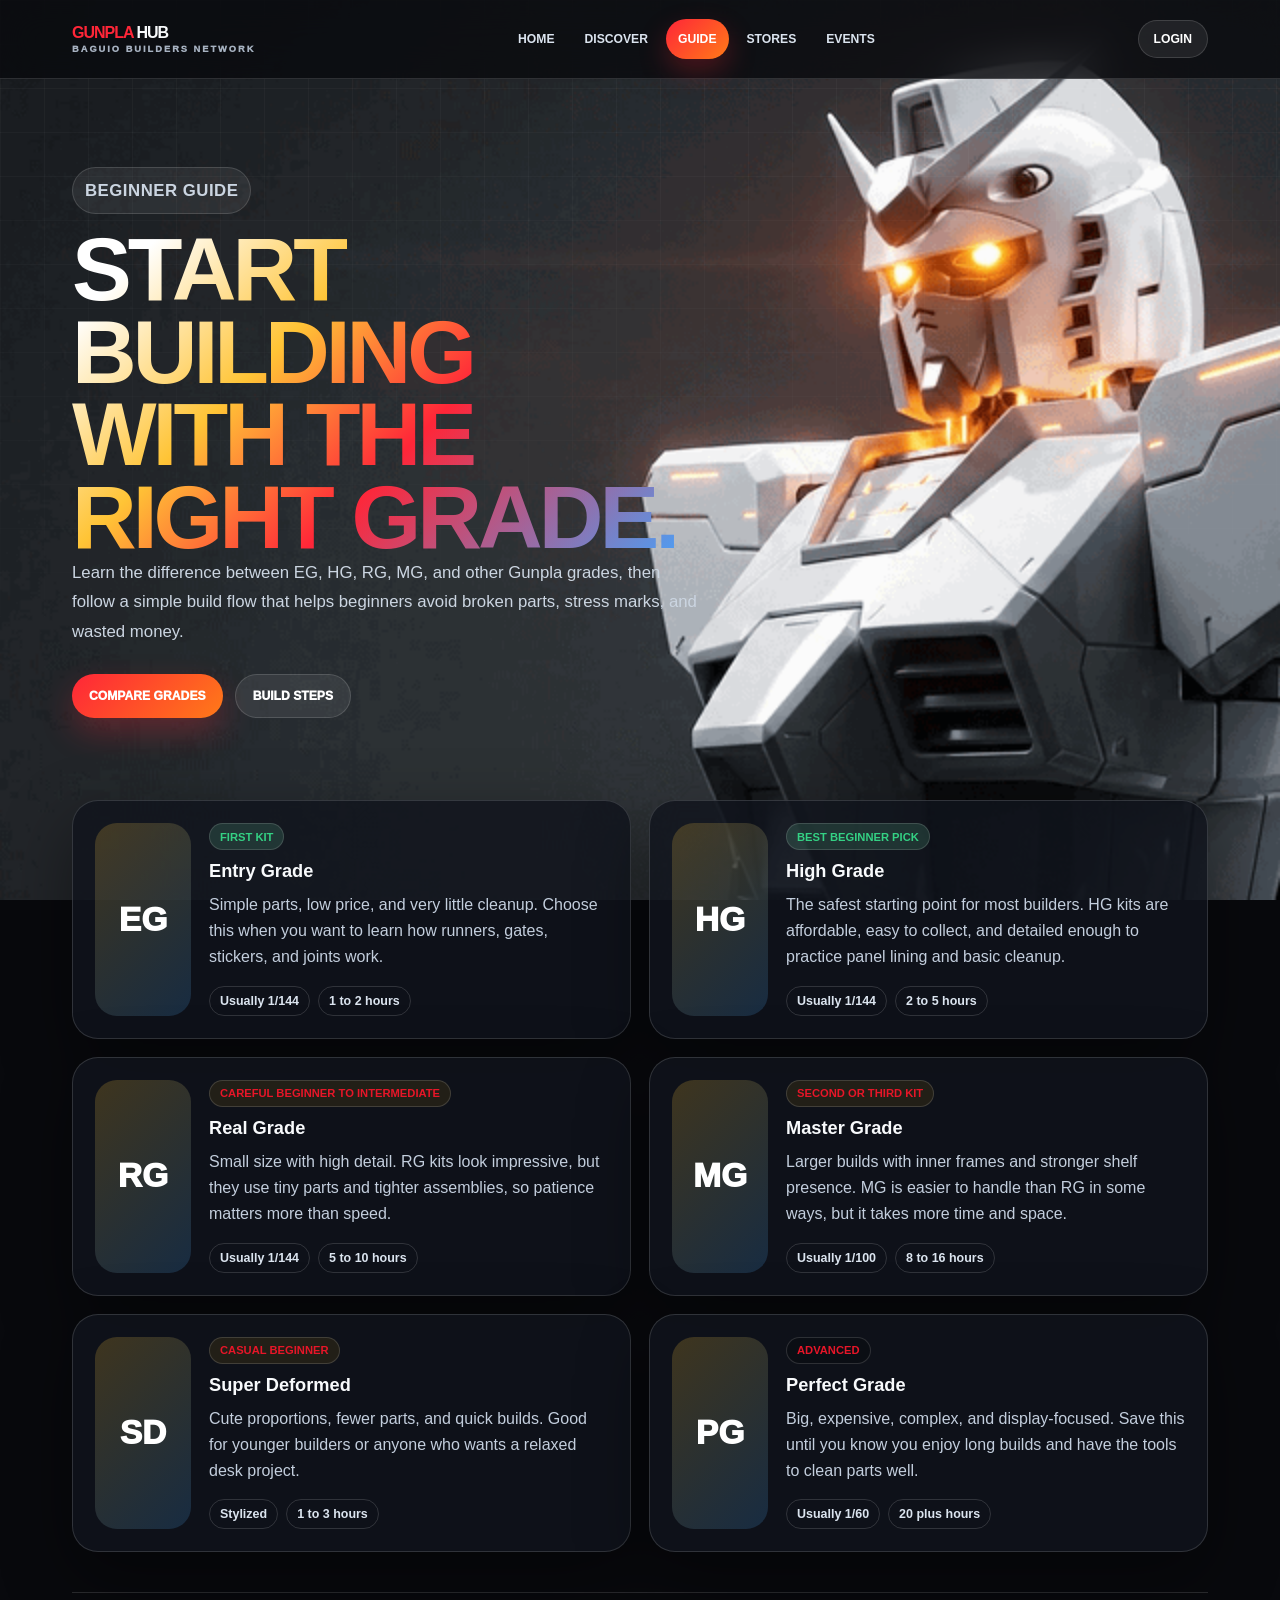
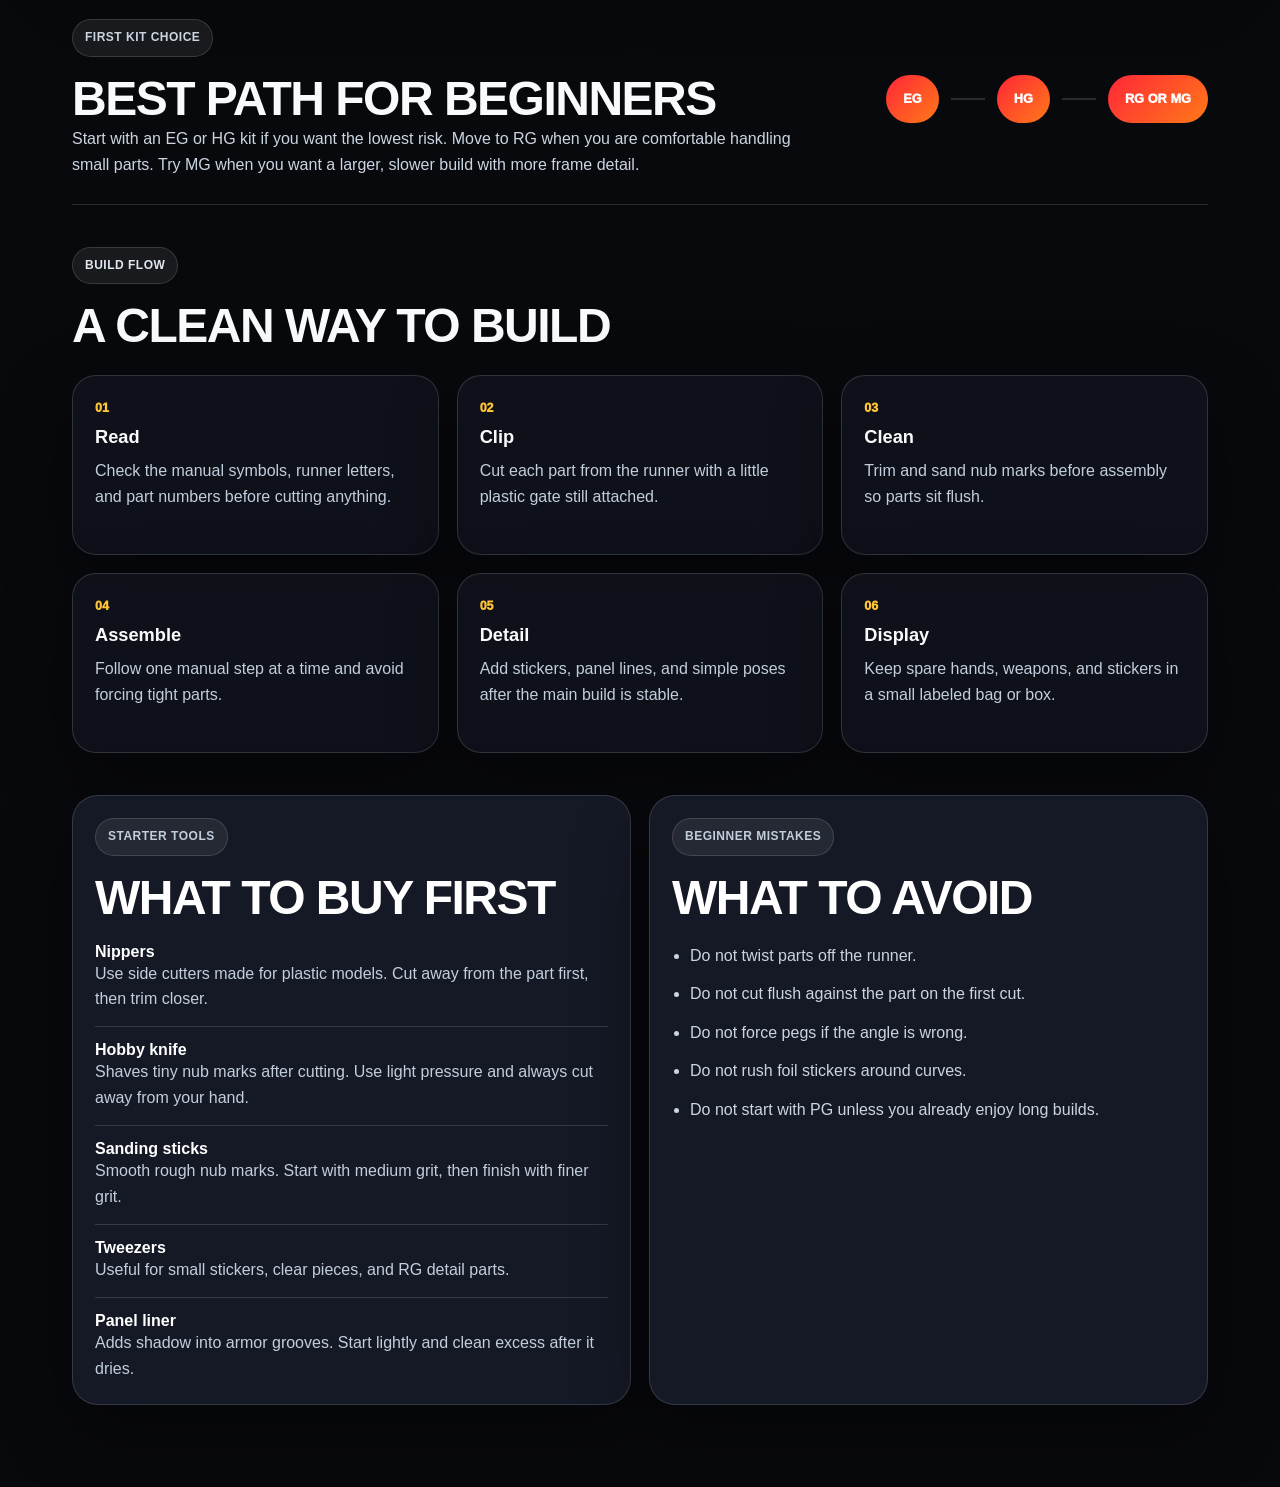
==== Frontend/html/beginner-guide.html @ c05a6f65 "updated" ====
<!DOCTYPE html>
<html lang="en">
<head>
  <meta charset="UTF-8" />
  <meta name="viewport" content="width=device-width, initial-scale=1.0" />
  <meta name="description" content="A Gunpla beginner guide for learning EG, HG, RG, MG, tools, build steps, and first-kit recommendations." />
  <title>Beginner Guide | Gunpla Hub</title>
  <link rel="stylesheet" href="../css/app.css" />
</head>
<body data-page="guide">
  <a class="skip-link" href="#mainContent">Skip to main content.</a>
  <div class="ambient-bg" aria-hidden="true"></div>
  <div id="app"></div>
  <script src="../js/data.js"></script>
  <script src="../js/app.js"></script>
</body>
</html>
---- Frontend/css/app.css ----
:root {
  color-scheme: dark;

  --bg: #08090d;
  --surface: rgba(16, 20, 29, 0.82);
  --surface-strong: rgba(22, 27, 39, 0.96);
  --card: rgba(255, 255, 255, 0.93);
  --text: #f8fafc;
  --ink: #101827;
  --muted: #a7b2c1;
  --line: rgba(255, 255, 255, 0.14);

  --red: #ff2638;
  --orange: #ff7a18;
  --blue: #42a5ff;
  --yellow: #ffc436;
  --green: #34d184;

  --shadow: 0 26px 70px rgba(0, 0, 0, 0.42);
  --max: 1180px;
}

* {
  box-sizing: border-box;
  margin: 0;
  padding: 0;
}

html {
  scroll-behavior: smooth;
}

body {
  min-height: 100vh;
  font-family: Arial, Helvetica, sans-serif;
  background: var(--bg);
  color: var(--text);
  overflow-x: hidden;
}

a {
  color: inherit;
  text-decoration: none;
}

button,
input,
select {
  font: inherit;
}

button {
  border: 0;
  cursor: pointer;
}

img {
  display: block;
  max-width: 100%;
}

.skip-link {
  position: fixed;
  top: -80px;
  left: 16px;
  z-index: 99;
  padding: 12px 16px;
  border-radius: 999px;
  background: var(--yellow);
  color: var(--ink);
  font-weight: 900;
}

.skip-link:focus {
  top: 16px;
}

.ambient-bg {
  position: fixed;
  inset: 0;
  z-index: -2;
  background: url("../images/background.gif") center / cover no-repeat fixed;
}

.ambient-bg::before {
  content: "";
  position: absolute;
  inset: 0;
  background:
    linear-gradient(rgba(255, 255, 255, 0.035) 1px, transparent 1px),
    linear-gradient(90deg, rgba(255, 255, 255, 0.035) 1px, transparent 1px);
  background-size: 44px 44px;
  mask-image: linear-gradient(to bottom, #000, transparent 82%);
}

.topbar {
  position: sticky;
  top: 0;
  z-index: 40;
  background: rgba(8, 9, 13, 0.78);
  backdrop-filter: blur(18px);
  border-bottom: 1px solid var(--line);
}

.nav-wrap {
  width: min(var(--max), 100%);
  min-height: 78px;
  margin: auto;
  padding: 0 22px;
  display: grid;
  grid-template-columns: auto 1fr auto;
  align-items: center;
  gap: 16px;
}

.brand {
  display: flex;
  flex-direction: column;
  gap: 2px;
  font-weight: 1000;
  white-space: nowrap;
  letter-spacing: -1px;
}

.brand span {
  color: var(--red);
}

.brand small {
  color: var(--muted);
  font-size: 0.58rem;
  letter-spacing: 2px;
  text-transform: uppercase;
}

.nav-links {
  display: flex;
  justify-content: center;
  align-items: center;
  gap: 6px;
}

.nav-links a {
  min-height: 40px;
  display: inline-flex;
  align-items: center;
  padding: 0 12px;
  border-radius: 999px;
  color: #dbe4ef;
  font-size: 0.76rem;
  font-weight: 900;
  text-transform: uppercase;
  transition: 0.22s;
}

.nav-links a:hover,
.nav-links a.active {
  color: white;
  background: linear-gradient(135deg, var(--red), var(--orange));
  box-shadow: 0 12px 28px rgba(255, 38, 56, 0.26);
}

.menu-btn {
  display: none;
  width: 44px;
  height: 44px;
  border-radius: 14px;
  color: white;
  background: rgba(255, 255, 255, 0.08);
  font-size: 1.2rem;
}

.login-chip {
  padding: 11px 15px;
  border: 1px solid var(--line);
  border-radius: 999px;
  background: rgba(255, 255, 255, 0.08);
  color: white;
  font-weight: 900;
  font-size: 0.76rem;
  text-transform: uppercase;
}

.container {
  width: min(var(--max), 100%);
  margin: 0 auto;
  padding: 42px 22px 82px;
}

.kicker {
  display: inline-flex;
  width: fit-content;
  margin-bottom: 14px;
  padding: 8px 12px;
  border: 1px solid var(--line);
  border-radius: 999px;
  background: rgba(255, 255, 255, 0.07);
  color: #dfe7f1;
  font-size: 0.75rem;
  font-weight: 900;
  text-transform: uppercase;
  letter-spacing: 0.5px;
}

.hero {
  grid-template-columns: minmax(0, 0.85fr) minmax(420px, 1.15fr);
  gap: 34px;
  align-items: center;
  padding: 48px 0 34px;
}

.hero h1,
.page-head h1 {
  max-width: 820px;
  font-size: clamp(2.7rem, 7vw, 6.2rem);
  line-height: 0.9;
  letter-spacing: -4px;
  text-transform: uppercase;
  background: linear-gradient(
    135deg,
    #fff 12%,
    var(--yellow) 34%,
    var(--red) 62%,
    var(--blue)
  );
  -webkit-background-clip: text;
  background-clip: text;
  color: transparent;
}

.hero-text,
.page-head p {
  max-width: 760px;
  color: #cbd5e1;
  font-size: 1.05rem;
  line-height: 1.75;
}

.hero-actions {
  display: flex;
  flex-wrap: wrap;
  gap: 12px;
  margin-top: 28px;
}

.hero-visual {
  min-height: 560px;
  overflow: visible;
}

.hero-visual-clean {
  padding: 0;
}

.hero-visual .hero-mecha-img {
  width: min(125%, 820px);
  max-width: none;
  height: auto;
  object-fit: contain;
  background: transparent;
  filter: drop-shadow(0 34px 60px rgba(0, 0, 0, 0.56));
}

.primary-btn,
.ghost-btn {
  min-height: 44px;
  display: inline-flex;
  align-items: center;
  justify-content: center;
  gap: 8px;
  padding: 0 17px;
  border-radius: 999px;
  font-size: 0.76rem;
  font-weight: 1000;
  text-transform: uppercase;
  transition: 0.22s;
}

.primary-btn {
  color: white;
  background: linear-gradient(135deg, var(--red), var(--orange));
  box-shadow: 0 14px 32px rgba(255, 38, 56, 0.28);
}

.ghost-btn {
  color: white;
  background: rgba(255, 255, 255, 0.08);
  border: 1px solid var(--line);
}

.primary-btn:hover,
.ghost-btn:hover {
  transform: translateY(-2px);
}

button:disabled {
  opacity: 0.45;
  cursor: not-allowed;
  transform: none !important;
}

.feature-grid,
.product-grid,
.store-grid,
.reward-grid,
.metric-grid,
.analytics-grid {
  display: grid;
  gap: 18px;
}

.feature-grid {
  grid-template-columns: repeat(3, 1fr);
  margin: 34px 0;
}

.feature-grid article,
.info-card,
.metric-grid article {
  padding: 22px;
  border: 1px solid var(--line);
  border-radius: 26px;
  background: var(--surface);
  box-shadow: var(--shadow);
}

.feature-grid span {
  color: var(--red);
  font-size: 0.8rem;
  font-weight: 1000;
}

h2 {
  font-size: clamp(1.8rem, 4vw, 3rem);
  letter-spacing: -1.5px;
  text-transform: uppercase;
}

h3 {
  margin: 10px 0;
  font-size: 1.14rem;
}

p {
  line-height: 1.62;
}

.section-head {
  display: flex;
  justify-content: space-between;
  align-items: end;
  gap: 18px;
  margin: 42px 0 22px;
}

.product-grid {
  grid-template-columns: repeat(3, 1fr);
}

.product-card {
  overflow: hidden;
  border: 1px solid var(--line);
  border-radius: 28px;
  background: var(--surface);
  box-shadow: var(--shadow);
}

.product-art {
  height: 230px;
  display: grid;
  place-items: center;
  background:
    radial-gradient(circle at center, rgba(255, 255, 255, 0.16), transparent 36%),
    linear-gradient(135deg, #191e2a, #080a10);
}

.product-art img {
  height: 200px;
  object-fit: contain;
}

.product-body {
  padding: 18px;
}

.product-body p,
.info-card p {
  color: #c3cedd;
}

.view-receipt {
  background: #34d184;
  color: #ffffff;
  border: none;
}

.product-body strong {
  color: white;
  font-size: 1.25rem;
}

.guide-hero {
  display: grid;
  grid-template-columns: minmax(0, 0.95fr) minmax(320px, 0.72fr);
  gap: 34px;
  align-items: center;
  padding: 46px 0 18px;
}

.guide-hero h1 {
  max-width: 860px;
  font-size: clamp(2.7rem, 7vw, 5.8rem);
  line-height: 0.92;
  letter-spacing: -4px;
  text-transform: uppercase;
  background: linear-gradient(135deg, #fff 10%, var(--yellow) 34%, var(--red) 58%, var(--blue));
  -webkit-background-clip: text;
  background-clip: text;
  color: transparent;
}

.guide-hero p {
  max-width: 760px;
  color: #cbd5e1;
  font-size: 1.05rem;
  line-height: 1.75;
}

.guide-hero img {
  width: min(100%, 430px);
  justify-self: center;
  border-radius: 26px;
  box-shadow: var(--shadow);
}

.guide-grade-grid {
  display: grid;
  grid-template-columns: repeat(2, 1fr);
  gap: 18px;
}

.guide-grade-card {
  display: grid;
  grid-template-columns: 96px 1fr;
  gap: 18px;
  min-height: 220px;
  padding: 22px;
  border: 1px solid var(--line);
  border-radius: 26px;
  background: var(--surface);
  box-shadow: var(--shadow);
}

.guide-grade-code {
  min-height: 96px;
  display: grid;
  place-items: center;
  border-radius: 22px;
  background: linear-gradient(135deg, rgba(255, 196, 54, 0.2), rgba(66, 165, 255, 0.18));
  color: white;
  font-size: 2.1rem;
  font-weight: 1000;
}

.guide-grade-card p {
  color: #c3cedd;
}

.guide-meta {
  display: flex;
  flex-wrap: wrap;
  gap: 8px;
  margin-top: 16px;
}

.guide-meta span {
  min-height: 30px;
  display: inline-flex;
  align-items: center;
  padding: 0 10px;
  border: 1px solid var(--line);
  border-radius: 999px;
  color: #dbe4ef;
  font-size: 0.78rem;
  font-weight: 900;
}

.guide-pick {
  display: grid;
  grid-template-columns: 1fr auto;
  gap: 24px;
  align-items: center;
  margin: 40px 0 6px;
  padding: 26px 0;
  border-top: 1px solid var(--line);
  border-bottom: 1px solid var(--line);
}

.guide-pick p {
  max-width: 760px;
  color: #cbd5e1;
}

.guide-path {
  display: flex;
  align-items: center;
  gap: 12px;
  flex-wrap: wrap;
  justify-content: flex-end;
}

.guide-path span {
  min-height: 48px;
  display: inline-flex;
  align-items: center;
  padding: 0 17px;
  border-radius: 999px;
  background: linear-gradient(135deg, var(--red), var(--orange));
  color: white;
  font-size: 0.8rem;
  font-weight: 1000;
  text-transform: uppercase;
}

.guide-path i {
  width: 34px;
  height: 2px;
  background: var(--line);
}

.guide-step-list {
  display: grid;
  grid-template-columns: repeat(3, 1fr);
  gap: 18px;
}

.guide-step-list article {
  min-height: 180px;
  padding: 22px;
  border: 1px solid var(--line);
  border-radius: 24px;
  background: var(--surface);
  box-shadow: var(--shadow);
}

.guide-step-list span {
  color: var(--yellow);
  font-size: 0.78rem;
  font-weight: 1000;
}

.guide-step-list p {
  color: #c3cedd;
}

.guide-columns {
  display: grid;
  grid-template-columns: 1fr 1fr;
  gap: 18px;
  margin-top: 42px;
}

.guide-tool-list {
  display: grid;
  gap: 14px;
  margin-top: 18px;
}

.guide-tool-list div {
  padding-bottom: 14px;
  border-bottom: 1px solid var(--line);
}

.guide-tool-list div:last-child {
  padding-bottom: 0;
  border-bottom: 0;
}

.guide-tool-list b {
  color: white;
}

.guide-checklist {
  display: grid;
  gap: 13px;
  margin-top: 18px;
  padding-left: 18px;
  color: #cbd5e1;
  line-height: 1.6;
}

.card-row {
  display: flex;
  justify-content: space-between;
  align-items: center;
  gap: 10px;
  margin: 12px 0;
}

.wrap {
  flex-wrap: wrap;
  justify-content: start;
}

.pill {
  display: inline-flex;
  align-items: center;
  min-height: 27px;
  padding: 0 10px;
  border: 1px solid var(--line);
  border-radius: 999px;
  background: rgba(255, 255, 255, 0.09);
  color: #d41010;
  font-size: 0.7rem;
  font-weight: 900;
  text-transform: uppercase;
}

.pill.red {
  background: rgba(0, 0, 0, 0.16);
  color: #e71628;
}

.pill.green {
  background: rgba(114, 216, 167, 0.16);
  color: #34d184;
}

.pill.yellow {
  background: rgba(145, 108, 24, 0.16);
  color: #e71628;
}

.page-head {
  padding: 30px 0 16px;
}

.toolbar {
  display: grid;
  grid-template-columns: 1fr 180px 180px;
  gap: 12px;
  margin: 22px 0;
}

.toolbar.single {
  grid-template-columns: 1fr;
}

input,
select {
  height: 48px;
  border: 1px solid var(--line);
  border-radius: 16px;
  outline: none;
  padding: 0 15px;
  background: rgba(255, 255, 255, 0.09);
  color: var(--text);
}

option {
  color: var(--ink);
}

.store-grid,
.reward-grid,
.metric-grid {
  grid-template-columns: repeat(4, 1fr);
}

.info-card {
  color: white;
}

.info-card small {
  color: var(--muted);
}

.info-card.dark {
  background: var(--surface-strong);
}

.event-list,
.receipt-list,
.history-list {
  display: grid;
  gap: 16px;
}

.event-card,
.receipt-card {
  display: grid;
  grid-template-columns: auto 1fr auto;
  align-items: center;
  gap: 18px;
  padding: 18px;
  border-radius: 24px;
  background: var(--card);
  color: var(--ink);
  box-shadow: var(--shadow);
}

.event-card p,
.receipt-card p {
  color: #566274;
}

.date-chip,
.receipt-icon {
  width: 68px;
  height: 72px;
  display: grid;
  place-items: center;
  border-radius: 18px;
  background: linear-gradient(135deg, var(--red), var(--orange));
  color: rgb(104, 86, 86);
  font-weight: 1000;
}

.date-chip {
  align-content: center;
}

.date-chip b {
  font-size: 1.6rem;
  line-height: 1;
}

.date-chip span {
  font-size: 0.72rem;
  text-transform: uppercase;
}

.button-stack {
  display: flex;
  gap: 10px;
  flex-wrap: wrap;
  justify-content: end;
}

.empty {
  padding: 24px;
  border: 1px solid var(--line);
  border-radius: 22px;
  background: rgba(255, 255, 255, 0.08);
  color: var(--muted);
  text-align: center;
}

.scan-panel,
.wallet,
.auth-card {
  display: grid;
  grid-template-columns: 1fr 1fr;
  gap: 22px;
  align-items: center;
}

.scanner {
  min-height: 430px;
  position: relative;
  display: grid;
  place-items: center;
  overflow: hidden;
  border: 1px solid var(--line);
  border-radius: 32px;
  background: #07090f;
  box-shadow: var(--shadow);
}

.scan-line {
  position: absolute;
  left: 14%;
  right: 14%;
  height: 3px;
  background: linear-gradient(90deg, transparent, var(--green), transparent);
  animation: scan 2.4s infinite;
}

@keyframes scan {
  0%,
  100% {
    top: 18%;
  }

  50% {
    top: 80%;
  }
}

.fake-qr {
  width: 190px;
  height: 190px;
  display: grid;
  grid-template-columns: repeat(9, 1fr);
  gap: 5px;
  padding: 16px;
  border-radius: 20px;
  background: white;
}

.fake-qr.large {
  width: 240px;
  height: 240px;
}

.fake-qr i {
  border-radius: 4px;
  background: #edf0f4;
}

.fake-qr i.on {
  background: #090b11;
}

.qr-modal {
  display: grid;
  grid-template-columns: auto 1fr;
  gap: 22px;
  align-items: center;
}

.wallet {
  padding: 26px;
  border: 1px solid var(--line);
  border-radius: 32px;
  background: var(--surface);
  box-shadow: var(--shadow);
}

.wallet h2 {
  font-size: clamp(3rem, 7vw, 5rem);
}

.wallet img {
  max-height: 340px;
  justify-self: center;
}

.track {
  height: 16px;
  margin: 18px 0;
  overflow: hidden;
  border-radius: 999px;
  background: rgba(255, 255, 255, 0.12);
}

.track span {
  display: block;
  height: 100%;
  background: linear-gradient(90deg, var(--yellow), var(--blue));
}

.history-list article {
  display: grid;
  gap: 5px;
  padding: 18px;
  border-radius: 18px;
  background: var(--card);
  color: var(--ink);
}

.history-list b {
  color: #168a51;
}

.metric-grid article b {
  display: block;
  margin-top: 8px;
  font-size: 1.8rem;
}

.metric-grid article span {
  color: var(--muted);
  text-transform: uppercase;
  font-size: 0.74rem;
  font-weight: 900;
}

.analytics-grid {
  grid-template-columns: 1.2fr 0.8fr;
  margin-top: 18px;
}

.bar-row {
  display: grid;
  grid-template-columns: 1.2fr 1fr auto;
  gap: 10px;
  align-items: center;
  margin: 14px 0;
}

.bar-row div {
  height: 10px;
  overflow: hidden;
  border-radius: 999px;
  background: rgba(255, 255, 255, 0.12);
}

.bar-row i {
  display: block;
  height: 100%;
  background: linear-gradient(90deg, var(--red), var(--yellow));
}

.auth-card {
  max-width: 950px;
  margin: 40px auto;
  padding: 28px;
  border: 1px solid var(--line);
  border-radius: 32px;
  background: var(--surface);
  box-shadow: var(--shadow);
}

.auth-card h1 {
  font-size: clamp(2.4rem, 6vw, 4.8rem);
  line-height: 0.95;
  text-transform: uppercase;
  letter-spacing: -3px;
}

.auth-rbac {
  grid-template-columns: 0.95fr 1.05fr;
  align-items: start;
}

.auth-copy > p {
  color: #cbd5e1;
  line-height: 1.65;
}

.role-summary {
  display: flex;
  align-items: center;
  gap: 10px;
  flex-wrap: wrap;
  margin: 18px 0;
}

.role-summary small {
  color: var(--muted);
}

.auth-actions,
.access-actions,
.modal-actions {
  display: flex;
  gap: 10px;
  flex-wrap: wrap;
  align-items: center;
}

.auth-forms {
  display: grid;
  gap: 16px;
  padding: 16px;
  border: 1px solid var(--line);
  border-radius: 24px;
  background: rgba(255, 255, 255, 0.07);
}

.auth-tabs {
  display: grid;
  grid-template-columns: repeat(2, 1fr);
  gap: 8px;
  padding: 6px;
  border: 1px solid var(--line);
  border-radius: 999px;
  background: rgba(0, 0, 0, 0.2);
}

.auth-tab {
  min-height: 40px;
  border-radius: 999px;
  background: transparent;
  color: #dbe4ef;
  font-size: 0.74rem;
  font-weight: 1000;
  text-transform: uppercase;
}

.auth-tab.active {
  color: white;
  background: linear-gradient(135deg, var(--red), var(--orange));
  box-shadow: 0 12px 28px rgba(255, 38, 56, 0.22);
}

.auth-form.hidden {
  display: none;
}

.access-card {
  align-items: center;
}

form {
  display: grid;
  gap: 14px;
}

label {
  display: grid;
  gap: 7px;
  color: #dce4ee;
  font-size: 0.78rem;
  font-weight: 900;
  text-transform: uppercase;
}

.modal {
  position: fixed;
  inset: 0;
  z-index: 90;
  display: none;
  place-items: center;
  padding: 20px;
  background: rgba(0, 0, 0, 0.72);
}

.modal.show {
  display: grid;
}

.modal-card {
  width: min(680px, 100%);
  position: relative;
  padding: 28px;
  border: 1px solid var(--line);
  border-radius: 28px;
  background: #111621;
  box-shadow: 0 34px 90px rgba(0, 0, 0, 0.7);
}

.modal-close {
  position: absolute;
  top: 14px;
  right: 14px;
  width: 40px;
  height: 40px;
  border-radius: 14px;
  background: rgba(255, 255, 255, 0.08);
  color: white;
  font-size: 1.3rem;
}

.modal-card h2 {
  color: white;
  margin-bottom: 12px;
}

.modal-card p {
  color: #ced7e3;
  margin-bottom: 18px;
}

.rsvp-btn.primary-btn {
  background: #e71628;
  color: white;
}

.rsvp-btn.ghost-btn {
  background: #34d184;
  color: #07110b;
  border: none;
}

.reward-grid .info-card {
  display: flex;
  flex-direction: column;
  align-items: flex-start;
  min-height: 230px;
  gap: 10px;
}

.reward-grid .info-card small {
  display: block;
  margin-top: auto;
  color: var(--muted);
  line-height: 1.4;
}

.reward-grid .redeem-btn {
  margin-top: 12px;
  padding-left: 22px;
  padding-right: 22px;
  min-width: 104px;
  white-space: nowrap;
  align-self: flex-end;
}

@media (max-width: 980px) {
  .nav-wrap {
    grid-template-columns: auto auto auto;
  }

  .menu-btn {
    display: block;
  }

  .nav-links {
    position: fixed;
    top: 86px;
    left: 16px;
    right: 16px;
    display: none;
    flex-direction: column;
    align-items: stretch;
    padding: 14px;
    border: 1px solid var(--line);
    border-radius: 24px;
    background: #10141d;
    box-shadow: var(--shadow);
  }

  .nav-links.open {
    display: flex;
  }

  .hero,
  .guide-hero,
  .guide-pick,
  .scan-panel,
  .wallet,
  .auth-card,
  .analytics-grid {
    grid-template-columns: 1fr;
  }

  .product-grid,
  .feature-grid,
  .guide-grade-grid,
  .guide-step-list,
  .guide-columns,
  .store-grid,
  .reward-grid,
  .metric-grid {
    grid-template-columns: repeat(2, 1fr);
  }

  .guide-pick {
    grid-template-columns: 1fr;
  }

  .guide-path {
    justify-content: flex-start;
  }

  .hero-visual {
    min-height: 380px;
  }
}

@media (max-width: 640px) {
  .container {
    padding: 30px 16px 64px;
  }

  .hero h1,
  .page-head h1,
  .guide-hero h1,
  .auth-card h1 {
    letter-spacing: -2px;
  }

  .product-grid,
  .feature-grid,
  .guide-grade-grid,
  .guide-step-list,
  .guide-columns,
  .store-grid,
  .reward-grid,
  .metric-grid,
  .toolbar,
  .event-card,
  .receipt-card,
  .qr-modal {
    grid-template-columns: 1fr;
  }

  .section-head {
    flex-direction: column;
    align-items: start;
  }

  .button-stack {
    justify-content: start;
  }

  .guide-grade-card {
    grid-template-columns: 1fr;
  }

  .guide-grade-code {
    width: 96px;
  }

  .guide-path i {
    width: 18px;
  }

  .auth-actions,
  .access-actions,
  .modal-actions {
    align-items: stretch;
  }

  .auth-actions > *,
  .access-actions > *,
  .modal-actions > * {
    flex: 1 1 100%;
  }

  .bar-row {
    grid-template-columns: 1fr;
  }
}

/* Seller analytics page */
.seller-command {
  display: grid;
  grid-template-columns: 1fr auto;
  gap: 18px;
  align-items: end;
  margin: 18px 0 22px;
  padding: 24px;
  border: 1px solid var(--line);
  border-radius: 30px;
  background:
    linear-gradient(135deg, rgba(255, 38, 56, 0.14), rgba(66, 165, 255, 0.12)),
    var(--surface);
  box-shadow: var(--shadow);
}

.seller-command p {
  max-width: 760px;
  color: #cbd5e1;
}

.seller-actions {
  display: flex;
  gap: 10px;
  flex-wrap: wrap;
  justify-content: flex-end;
}

.seller-metric-grid {
  grid-template-columns: repeat(3, 1fr);
  margin-bottom: 18px;
}

.metric-grid article small {
  display: block;
  margin-top: 8px;
  color: #cbd5e1;
  line-height: 1.35;
}

.seller-grid {
  display: grid;
  grid-template-columns: 1.35fr 0.65fr;
  gap: 18px;
  align-items: start;
}

.seller-grid.lower {
  margin-top: 18px;
}

.seller-panel.wide {
  min-width: 0;
}

.seller-panel-head {
  display: flex;
  justify-content: space-between;
  gap: 14px;
  align-items: flex-start;
  margin-bottom: 16px;
}

.seller-panel-head .kicker {
  margin-bottom: 6px;
}

.seller-bar-row {
  display: grid;
  grid-template-columns: 120px 1fr 140px;
  gap: 12px;
  align-items: center;
  margin: 13px 0;
}

.seller-bar-row.compact {
  grid-template-columns: 44px 1fr 40px;
}

.seller-bar-row > div {
  height: 12px;
  overflow: hidden;
  border-radius: 999px;
  background: rgba(255, 255, 255, 0.12);
}

.seller-bar-row i {
  display: block;
  height: 100%;
  border-radius: inherit;
  background: linear-gradient(90deg, var(--red), var(--yellow), var(--blue));
}

.seller-note {
  margin-top: 14px;
  color: #cbd5e1;
}

.seller-offer-panel {
  margin: 18px 0;
  padding: 24px;
  border: 1px solid var(--line);
  border-radius: 30px;
  background: var(--surface);
  box-shadow: var(--shadow);
}

.seller-offer-panel .seller-panel-head p {
  max-width: 780px;
  color: #cbd5e1;
}

.seller-offer-form {
  display: grid;
  grid-template-columns: 1.1fr 150px 120px 130px 1.3fr auto;
  gap: 12px;
  align-items: end;
  margin: 18px 0;
}

.seller-offer-form label {
  min-width: 0;
}

.seller-offer-form .wide {
  min-width: 220px;
}

.seller-offer-grid {
  display: grid;
  grid-template-columns: repeat(4, 1fr);
  gap: 14px;
}

.seller-offer-card {
  display: grid;
  gap: 10px;
  min-height: 230px;
  padding: 18px;
  border: 1px solid var(--line);
  border-radius: 22px;
  background: rgba(255, 255, 255, 0.06);
}

.seller-offer-top,
.seller-offer-actions {
  display: flex;
  justify-content: space-between;
  gap: 10px;
  align-items: center;
  flex-wrap: wrap;
}

.seller-offer-card p {
  color: #cbd5e1;
}

.seller-offer-card small {
  color: var(--muted);
}

.seller-offer-card strong {
  color: white;
}

.seller-offer-actions {
  align-self: end;
}

.seller-table {
  overflow: auto;
}

.seller-table-head,
.seller-table-row {
  display: grid;
  grid-template-columns: minmax(230px, 1.4fr) 130px 92px 90px 190px;
  gap: 12px;
  align-items: center;
  min-width: 820px;
}

.seller-table-head {
  padding: 0 0 10px;
  color: var(--muted);
  font-size: 0.72rem;
  font-weight: 1000;
  text-transform: uppercase;
}

.seller-table-row {
  padding: 13px 0;
  border-top: 1px solid var(--line);
}

.seller-table-row small,
.seller-list small {
  display: block;
  margin-top: 4px;
  color: var(--muted);
}

.seller-table-row input {
  width: 80px;
  height: 40px;
  border-radius: 13px;
}

.seller-row-actions {
  display: flex;
  gap: 8px;
  justify-content: flex-end;
}

.seller-insights {
  display: grid;
  gap: 12px;
  padding-left: 18px;
  color: #dce6f3;
  line-height: 1.55;
}

.seller-feature-grid {
  display: grid;
  grid-template-columns: repeat(3, 1fr);
  gap: 18px;
}

.seller-feature-grid article {
  padding: 20px;
  border: 1px solid var(--line);
  border-radius: 24px;
  background: var(--surface);
  box-shadow: var(--shadow);
}

.seller-feature-grid span {
  color: var(--red);
  font-size: 0.74rem;
  font-weight: 1000;
}

.seller-feature-grid p {
  color: #cbd5e1;
}

.seller-feature-grid a {
  display: inline-flex;
  margin-top: 12px;
  color: var(--yellow);
  font-weight: 900;
  font-size: 0.82rem;
  text-transform: uppercase;
}

.seller-list {
  display: grid;
  gap: 12px;
}

.seller-list > div {
  padding: 14px;
  border: 1px solid var(--line);
  border-radius: 18px;
  background: rgba(255, 255, 255, 0.06);
}

.seller-list b {
  display: block;
  margin-top: 8px;
}

@media (max-width: 980px) {
  .seller-command,
  .seller-grid,
  .seller-metric-grid,
  .seller-feature-grid,
  .seller-offer-form,
  .seller-offer-grid {
    grid-template-columns: 1fr;
  }

  .seller-actions {
    justify-content: flex-start;
  }
}

@media (max-width: 640px) {
  .seller-bar-row {
    grid-template-columns: 1fr;
  }
}
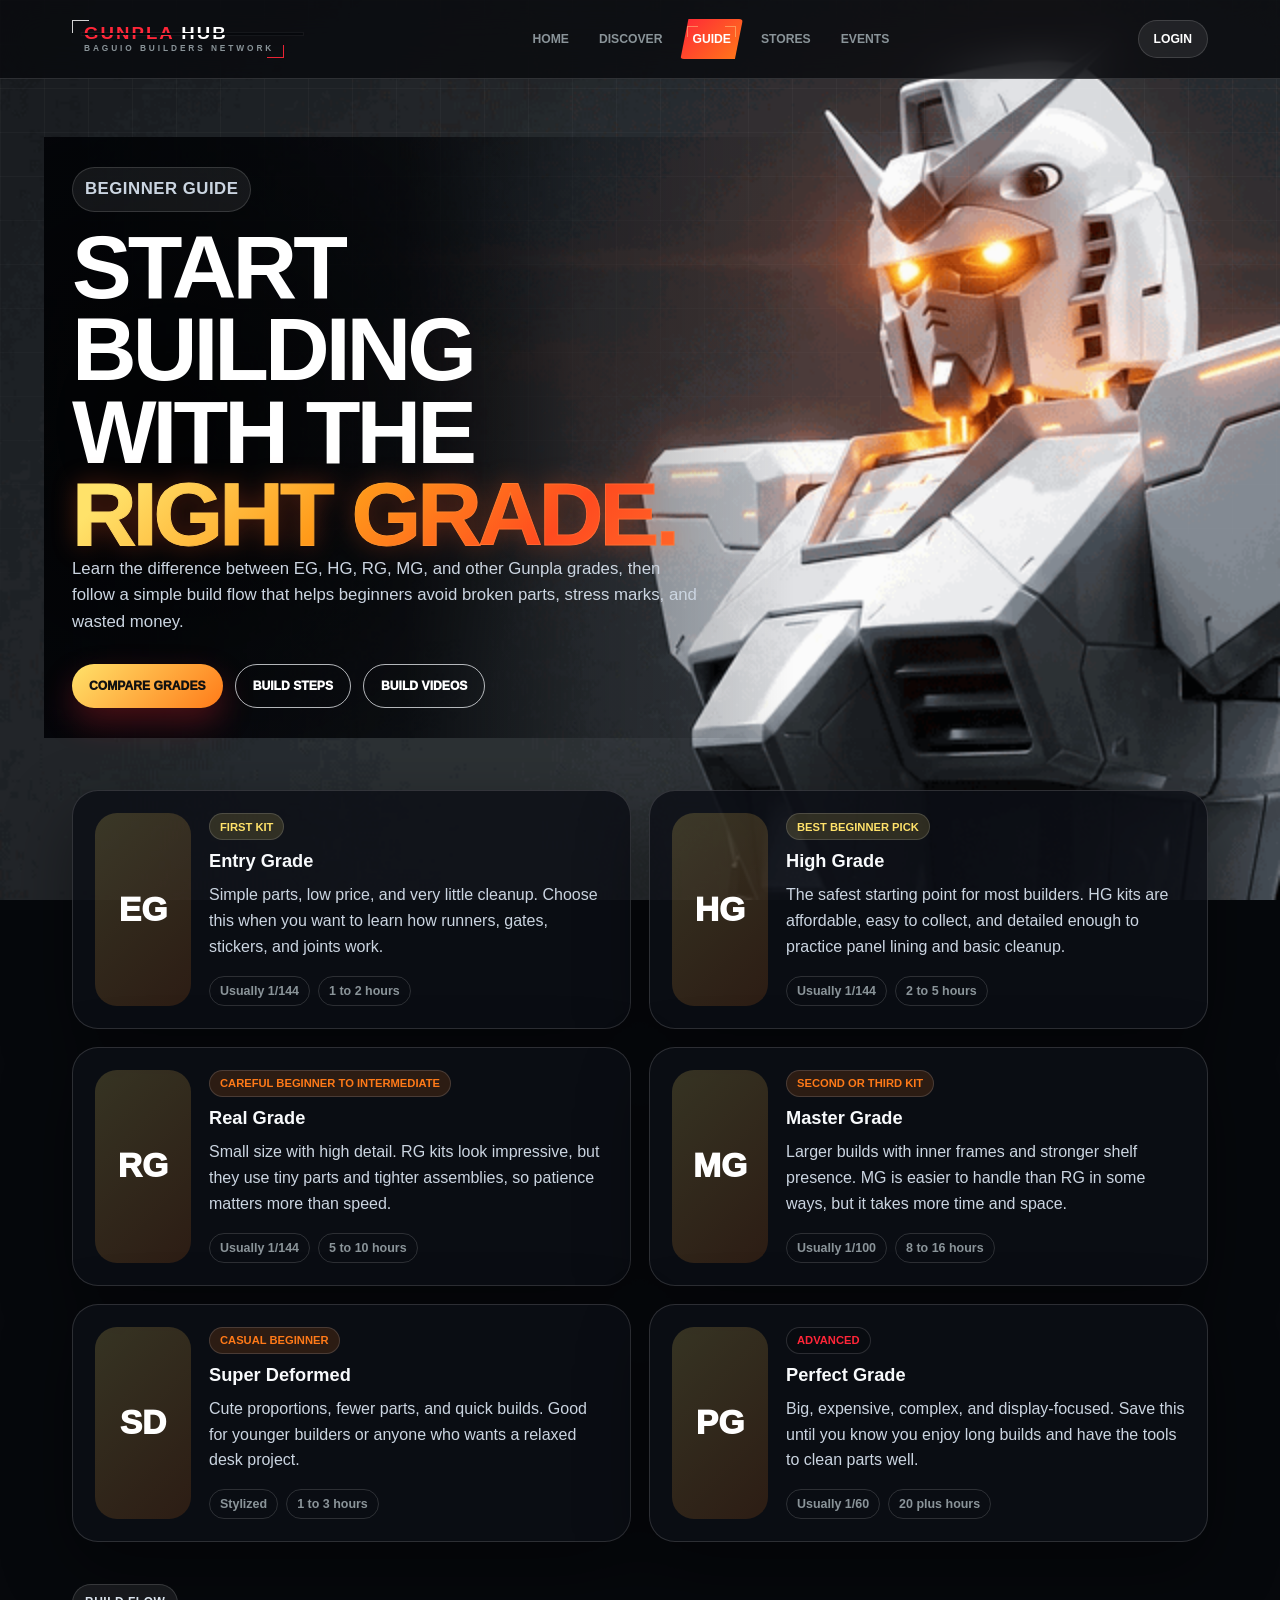
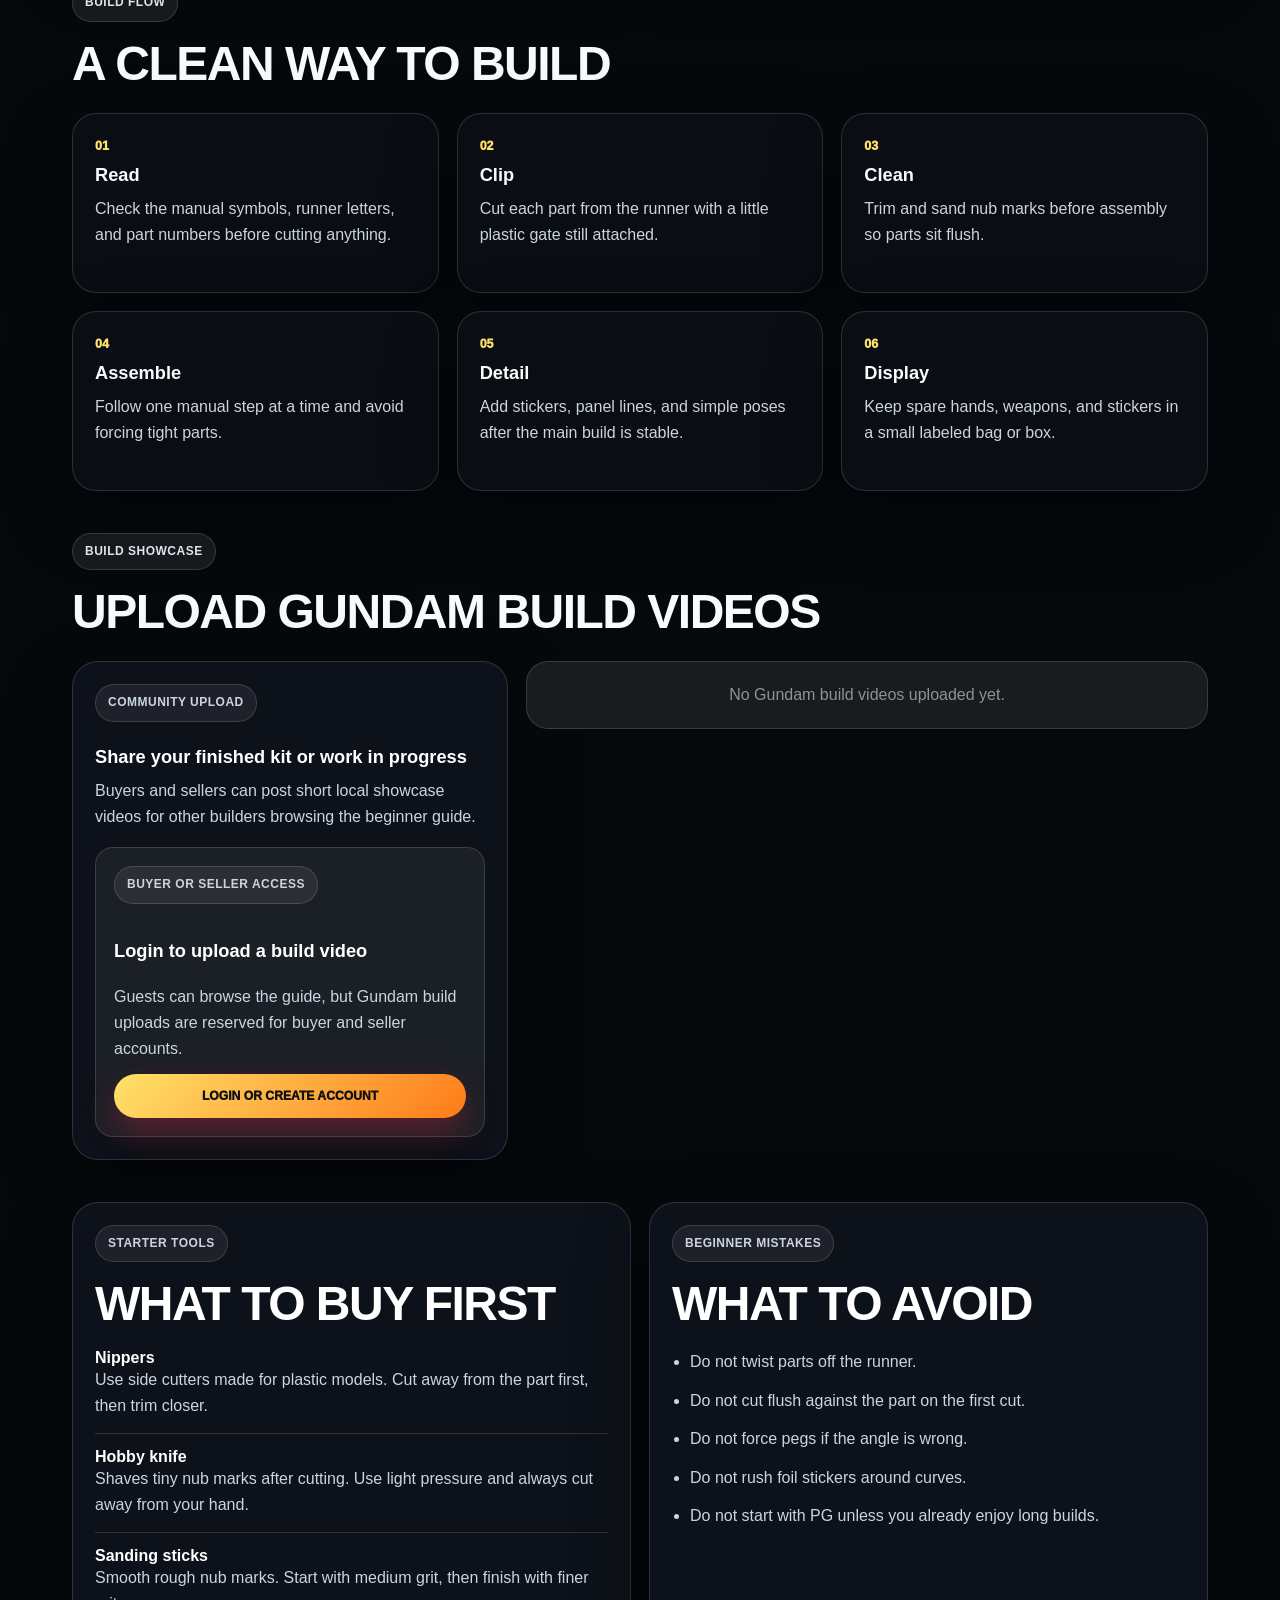
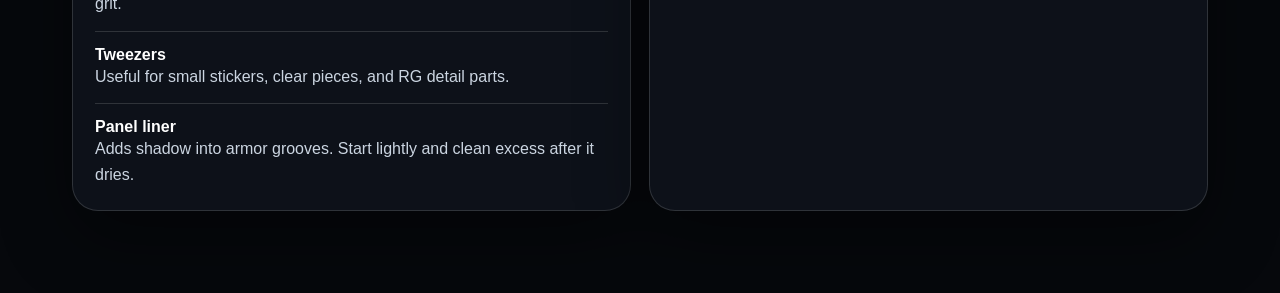
==== commit 3e42bcb4: "Split CSS into page-specific stylesheets" ====
--- a/Frontend/html/beginner-guide.html
+++ b/Frontend/html/beginner-guide.html
@@ -5,7 +5,8 @@
   <meta name="viewport" content="width=device-width, initial-scale=1.0" />
   <meta name="description" content="A Gunpla beginner guide for learning EG, HG, RG, MG, tools, build steps, and first-kit recommendations." />
   <title>Beginner Guide | Gunpla Hub</title>
-  <link rel="stylesheet" href="../css/app.css" />
+  <link rel="stylesheet" href="../css/base.css" />
+  <link rel="stylesheet" href="../css/beginner-guide.css" />
 </head>
 <body data-page="guide">
   <a class="skip-link" href="#mainContent">Skip to main content.</a>
--- a/Frontend/css/base.css
+++ b/Frontend/css/base.css
@@ -0,0 +1,1878 @@
+:root {
+  color-scheme: dark;
+
+  --bg: #06080c;
+  --surface: rgba(12, 15, 22, 0.84);
+  --surface-strong: rgba(14, 18, 27, 0.96);
+  --card: rgba(255, 255, 255, 0.93);
+  --text: #f8fafc;
+  --ink: #111111;
+  --muted: #8a9499;
+  --line: rgba(255, 255, 255, 0.14);
+
+  --red: #ff2638;
+  --orange: #ff7a18;
+  --blue: #8a9499;
+  --yellow: #ffe26a;
+  --green: #ffe26a;
+
+  --shadow: 0 26px 70px rgba(0, 0, 0, 0.42);
+  --max: 1180px;
+}
+
+* {
+  box-sizing: border-box;
+  margin: 0;
+  padding: 0;
+}
+
+html {
+  scroll-behavior: smooth;
+}
+
+body {
+  min-height: 100vh;
+  font-family: Arial, Helvetica, sans-serif;
+  background: var(--bg);
+  color: var(--text);
+  overflow-x: hidden;
+}
+
+a {
+  color: inherit;
+  text-decoration: none;
+}
+
+button,
+input,
+select,
+textarea {
+  font: inherit;
+}
+
+button {
+  border: 0;
+  cursor: pointer;
+}
+
+img {
+  display: block;
+  max-width: 100%;
+}
+
+.skip-link {
+  position: fixed;
+  top: -80px;
+  left: 16px;
+  z-index: 99;
+  padding: 12px 16px;
+  border-radius: 999px;
+  background: var(--yellow);
+  color: var(--ink);
+  font-weight: 900;
+}
+
+.skip-link:focus {
+  top: 16px;
+}
+
+.ambient-bg {
+  position: fixed;
+  inset: 0;
+  z-index: -2;
+  background: url("../images/background.gif") center / cover no-repeat fixed;
+}
+
+.ambient-bg::before {
+  content: "";
+  position: absolute;
+  inset: 0;
+  background:
+    linear-gradient(rgba(255, 255, 255, 0.035) 1px, transparent 1px),
+    linear-gradient(90deg, rgba(255, 255, 255, 0.035) 1px, transparent 1px);
+  background-size: 44px 44px;
+  mask-image: linear-gradient(to bottom, #000, transparent 82%);
+}
+
+.topbar {
+  position: sticky;
+  top: 0;
+  z-index: 40;
+  background: rgba(8, 9, 13, 0.78);
+  backdrop-filter: blur(18px);
+  border-bottom: 1px solid var(--line);
+}
+
+.nav-wrap {
+  width: min(var(--max), 100%);
+  min-height: 78px;
+  margin: auto;
+  padding: 0 22px;
+  display: grid;
+  grid-template-columns: auto 1fr auto;
+  align-items: center;
+  gap: 16px;
+}
+
+.brand {
+  position: relative;
+  display: flex;
+  flex-direction: column;
+  gap: 3px;
+  padding: 6px 10px 6px 12px;
+  font-family: "Orbitron", "Michroma", "Syncopate", "Chakra Petch", "Rajdhani", "Arial Narrow", Arial, Helvetica, sans-serif;
+  font-weight: 900;
+  white-space: nowrap;
+  letter-spacing: 0.12em;
+  text-transform: uppercase;
+}
+
+.brand::before,
+.brand::after {
+  content: "";
+  position: absolute;
+  width: 16px;
+  height: 12px;
+  pointer-events: none;
+}
+
+.brand::before {
+  top: 0;
+  left: 0;
+  border-top: 1px solid rgba(255, 255, 255, 0.82);
+  border-left: 1px solid rgba(255, 255, 255, 0.82);
+}
+
+.brand::after {
+  right: 0;
+  bottom: 0;
+  border-right: 1px solid rgba(255, 38, 56, 0.92);
+  border-bottom: 1px solid rgba(255, 38, 56, 0.92);
+}
+
+.brand b {
+  position: relative;
+  display: inline-block;
+  color: #ffffff;
+  font-size: 1.02rem;
+  line-height: 0.95;
+  letter-spacing: 0.11em;
+  transform: scaleX(1.14);
+  transform-origin: left center;
+}
+
+.brand b::after {
+  content: "";
+  position: absolute;
+  left: -2px;
+  right: -2px;
+  top: 48%;
+  height: 2px;
+  background: var(--bg);
+  box-shadow: 0 0 0 1px rgba(255, 255, 255, 0.04);
+  pointer-events: none;
+}
+
+.brand span {
+  color: var(--red);
+}
+
+.brand small {
+  color: var(--muted);
+  font-size: 0.52rem;
+  letter-spacing: 0.35em;
+  line-height: 1;
+  text-transform: uppercase;
+}
+
+.nav-links {
+  display: flex;
+  justify-content: center;
+  align-items: center;
+  gap: 6px;
+}
+
+.nav-links a,
+.nav-menu-trigger {
+  position: relative;
+  overflow: hidden;
+  isolation: isolate;
+  min-height: 40px;
+  display: inline-flex;
+  align-items: center;
+  padding: 0 12px;
+  border: 0;
+  border-radius: 999px;
+  background: transparent;
+  color: var(--muted);
+  font-size: 0.76rem;
+  font-weight: 900;
+  text-transform: uppercase;
+  transition: 0.22s;
+}
+
+.nav-links a::before,
+.nav-links a::after,
+.nav-menu-trigger::before,
+.nav-menu-trigger::after {
+  content: "";
+  position: absolute;
+  pointer-events: none;
+}
+
+.nav-links a:not(.active)::before,
+.nav-menu-trigger:not(.active)::before {
+  top: 17%;
+  bottom: 17%;
+  left: -8px;
+  width: 2px;
+  background: var(--orange);
+  box-shadow: 0 0 12px rgba(255, 122, 24, 0.92);
+  opacity: 0;
+}
+
+.nav-links a:hover,
+.nav-menu-trigger:hover {
+  color: white;
+  text-shadow: 0 0 10px rgba(255, 122, 24, 0.5);
+}
+
+.nav-links a:not(.active):hover::before,
+.nav-menu-trigger:not(.active):hover::before {
+  animation: navScanline 0.48s cubic-bezier(0.19, 1, 0.22, 1);
+}
+
+.nav-links a.active,
+.nav-menu-trigger.active {
+  color: white;
+  background: linear-gradient(135deg, var(--red), var(--orange));
+  border-radius: 4px;
+  clip-path: polygon(8px 0, 100% 0, calc(100% - 8px) 100%, 0 100%);
+  box-shadow: 0 8px 16px rgba(255, 38, 56, 0.22);
+}
+
+.nav-links a.active::before,
+.nav-links a.active::after,
+.nav-menu-trigger.active::before,
+.nav-menu-trigger.active::after {
+  top: 7px;
+  width: 10px;
+  height: 10px;
+  opacity: 0.46;
+  animation: targetLock 0.68s cubic-bezier(0.19, 1, 0.22, 1);
+}
+
+.nav-links a.active::before,
+.nav-menu-trigger.active::before {
+  left: 7px;
+  --lock-start: -16px;
+  border-top: 1px solid rgba(255, 231, 154, 0.92);
+  border-left: 1px solid rgba(255, 231, 154, 0.92);
+}
+
+.nav-links a.active::after,
+.nav-menu-trigger.active::after {
+  right: 7px;
+  --lock-start: 16px;
+  border-top: 1px solid rgba(255, 231, 154, 0.92);
+  border-right: 1px solid rgba(255, 231, 154, 0.92);
+}
+
+.nav-menu {
+  position: relative;
+}
+
+.nav-menu-trigger {
+  gap: 8px;
+  cursor: pointer;
+}
+
+.nav-menu-trigger::after {
+  position: static;
+  width: 7px;
+  height: 7px;
+  border-right: 2px solid currentColor;
+  border-bottom: 2px solid currentColor;
+  opacity: 0.75;
+  transform: translateY(-2px) rotate(45deg);
+  transition: 0.22s;
+}
+
+.nav-menu-trigger.active::after {
+  position: static;
+  width: 7px;
+  height: 7px;
+  border-top: 0;
+  border-left: 0;
+  border-right: 2px solid currentColor;
+  border-bottom: 2px solid currentColor;
+  animation: none;
+}
+
+.nav-menu.open .nav-menu-trigger::after {
+  transform: translateY(2px) rotate(225deg);
+}
+
+.nav-dropdown {
+  position: absolute;
+  top: calc(100% + 12px);
+  right: 0;
+  z-index: 40;
+  min-width: 190px;
+  display: none;
+  padding: 8px;
+  border: 1px solid var(--line);
+  border-radius: 10px;
+  background: rgba(10, 13, 20, 0.96);
+  box-shadow: 0 24px 48px rgba(0, 0, 0, 0.38), 0 0 24px rgba(255, 38, 56, 0.12);
+}
+
+.nav-menu.open .nav-dropdown {
+  display: grid;
+  gap: 4px;
+}
+
+.nav-dropdown a {
+  width: 100%;
+  justify-content: flex-start;
+  border-radius: 6px;
+  clip-path: none;
+}
+
+.nav-dropdown a.active {
+  clip-path: none;
+}
+
+@keyframes navScanline {
+  0% {
+    left: -8px;
+    opacity: 0;
+  }
+
+  15%,
+  68% {
+    opacity: 1;
+  }
+
+  100% {
+    left: calc(100% + 8px);
+    opacity: 0;
+  }
+}
+
+@keyframes targetLock {
+  0% {
+    opacity: 0;
+    transform: translateX(var(--lock-start)) scale(0.7);
+  }
+
+  58% {
+    opacity: 1;
+    transform: translateX(0) scale(1);
+  }
+
+  100% {
+    opacity: 0.46;
+    transform: translateX(0) scale(1);
+  }
+}
+
+.menu-btn {
+  display: none;
+  width: 44px;
+  height: 44px;
+  border-radius: 14px;
+  color: white;
+  background: rgba(255, 255, 255, 0.08);
+  font-size: 1.2rem;
+}
+
+.login-chip {
+  padding: 11px 15px;
+  border: 1px solid var(--line);
+  border-radius: 999px;
+  background: rgba(255, 255, 255, 0.08);
+  color: white;
+  font-weight: 900;
+  font-size: 0.76rem;
+  text-transform: uppercase;
+}
+
+.container {
+  width: min(var(--max), 100%);
+  margin: 0 auto;
+  padding: 42px 22px 82px;
+}
+
+.kicker {
+  display: inline-flex;
+  width: fit-content;
+  margin-bottom: 14px;
+  padding: 8px 12px;
+  border: 1px solid var(--line);
+  border-radius: 999px;
+  background: rgba(255, 255, 255, 0.07);
+  color: #dce4ee;
+  font-size: 0.75rem;
+  font-weight: 900;
+  text-transform: uppercase;
+  letter-spacing: 0.5px;
+}
+
+.hero {
+  grid-template-columns: minmax(0, 0.85fr) minmax(420px, 1.15fr);
+  gap: 34px;
+  align-items: center;
+  padding: 48px 0 34px;
+}
+
+.hero h1,
+.page-head h1 {
+  max-width: 820px;
+  font-size: clamp(2.7rem, 7vw, 6.2rem);
+  line-height: 0.9;
+  letter-spacing: -4px;
+  text-transform: uppercase;
+  background: linear-gradient(
+    135deg,
+    #ffffff 12%,
+    var(--yellow) 34%,
+    var(--orange) 58%,
+    var(--red) 82%,
+    #ff6a2a
+  );
+  -webkit-background-clip: text;
+  background-clip: text;
+  color: transparent;
+}
+
+.hero-text,
+.page-head p {
+  max-width: 760px;
+  color: #cbd5e1;
+  font-size: 1.05rem;
+  line-height: 1.75;
+}
+
+.hero-actions {
+  display: flex;
+  flex-wrap: wrap;
+  gap: 12px;
+  margin-top: 28px;
+}
+
+.hero-visual {
+  min-height: 560px;
+  overflow: visible;
+}
+
+.hero-visual-clean {
+  padding: 0;
+}
+
+.hero-visual .hero-mecha-img {
+  width: min(125%, 820px);
+  max-width: none;
+  height: auto;
+  object-fit: contain;
+  background: transparent;
+  filter: drop-shadow(0 34px 60px rgba(0, 0, 0, 0.56));
+}
+
+.primary-btn,
+.ghost-btn {
+  min-height: 44px;
+  display: inline-flex;
+  align-items: center;
+  justify-content: center;
+  gap: 8px;
+  padding: 0 17px;
+  border-radius: 999px;
+  font-size: 0.76rem;
+  font-weight: 1000;
+  text-transform: uppercase;
+  transition: 0.22s;
+}
+
+.primary-btn {
+  color: var(--ink);
+  background: linear-gradient(135deg, var(--yellow), var(--orange));
+  box-shadow: 0 14px 32px rgba(255, 38, 56, 0.28);
+}
+
+.ghost-btn {
+  color: white;
+  background: rgba(255, 255, 255, 0.04);
+  border: 1px solid var(--line);
+}
+
+.primary-btn:hover,
+.ghost-btn:hover {
+  transform: translateY(-2px);
+}
+
+button:disabled {
+  opacity: 0.45;
+  cursor: not-allowed;
+  transform: none !important;
+}
+
+.feature-grid,
+.product-grid,
+.store-grid,
+.reward-grid,
+.metric-grid,
+.analytics-grid {
+  display: grid;
+  gap: 18px;
+}
+
+.feature-grid {
+  grid-template-columns: repeat(3, 1fr);
+  margin: 34px 0;
+}
+
+.feature-grid article,
+.info-card,
+.metric-grid article {
+  padding: 22px;
+  border: 1px solid var(--line);
+  border-radius: 26px;
+  background: var(--surface);
+  box-shadow: var(--shadow);
+}
+
+.feature-grid span {
+  color: var(--red);
+  font-size: 0.8rem;
+  font-weight: 1000;
+}
+
+h2 {
+  font-size: clamp(1.8rem, 4vw, 3rem);
+  letter-spacing: -1.5px;
+  text-transform: uppercase;
+}
+
+h3 {
+  margin: 10px 0;
+  font-size: 1.14rem;
+}
+
+p {
+  line-height: 1.62;
+}
+
+.section-head {
+  display: flex;
+  justify-content: space-between;
+  align-items: end;
+  gap: 18px;
+  margin: 42px 0 22px;
+}
+
+.product-grid {
+  grid-template-columns: repeat(3, 1fr);
+}
+
+.product-card {
+  overflow: hidden;
+  border: 1px solid var(--line);
+  border-radius: 28px;
+  background: var(--surface);
+  box-shadow: var(--shadow);
+}
+
+.product-art {
+  height: 230px;
+  display: grid;
+  place-items: center;
+  background:
+    radial-gradient(circle at center, rgba(255, 255, 255, 0.16), transparent 36%),
+    linear-gradient(135deg, #151922, var(--bg));
+}
+
+.product-art img {
+  height: 200px;
+  object-fit: contain;
+}
+
+.product-body {
+  padding: 18px;
+}
+
+.product-body p,
+.info-card p {
+  color: #cbd5e1;
+}
+
+.view-receipt {
+  background: var(--yellow);
+  color: var(--ink);
+  border: none;
+}
+
+.product-body strong {
+  color: white;
+  font-size: 1.25rem;
+}
+
+.guide-hero {
+  position: relative;
+  display: grid;
+  grid-template-columns: minmax(0, 0.95fr) minmax(320px, 0.72fr);
+  gap: 34px;
+  align-items: center;
+  padding: 46px 0 18px;
+  text-align: left;
+}
+
+.guide-hero > div {
+  position: relative;
+  z-index: 1;
+}
+
+.guide-hero > div::before {
+  content: "";
+  position: absolute;
+  inset: -30px -96px -30px -28px;
+  z-index: -1;
+  background:
+    radial-gradient(circle at 18% 48%, rgba(0, 0, 0, 0.72), rgba(0, 0, 0, 0) 58%),
+    linear-gradient(90deg, rgba(3, 5, 9, 0.95), rgba(3, 5, 9, 0.78) 48%, rgba(3, 5, 9, 0.26) 72%, rgba(3, 5, 9, 0));
+  pointer-events: none;
+}
+
+.guide-hero h1 {
+  max-width: 860px;
+  font-size: clamp(2.7rem, 7vw, 5.8rem);
+  line-height: 0.92;
+  letter-spacing: -4px;
+  text-transform: uppercase;
+  color: white;
+}
+
+.guide-hero h1 span {
+  display: block;
+  background: linear-gradient(135deg, var(--yellow) 8%, #ff9b1a 42%, #ff4b1f 76%, #ff6a2a 100%);
+  -webkit-background-clip: text;
+  background-clip: text;
+  color: transparent;
+  -webkit-text-stroke: 1px rgba(255, 218, 128, 0.16);
+  filter: drop-shadow(0 0 12px rgba(255, 88, 31, 0.32));
+}
+
+.guide-hero p {
+  max-width: 760px;
+  color: #cbd5e1;
+  font-size: 1.05rem;
+  line-height: 1.6;
+}
+
+.guide-hero .primary-btn {
+  color: #111111;
+  background: linear-gradient(135deg, var(--yellow), var(--orange));
+}
+
+.guide-hero .ghost-btn {
+  color: white;
+  background: transparent;
+  border: 1px solid rgba(229, 231, 235, 0.78);
+}
+
+.guide-hero img {
+  width: min(100%, 430px);
+  justify-self: center;
+  border-radius: 26px;
+  box-shadow: var(--shadow);
+}
+
+.guide-grade-grid {
+  display: grid;
+  grid-template-columns: repeat(2, 1fr);
+  gap: 18px;
+}
+
+.guide-grade-card {
+  display: grid;
+  grid-template-columns: 96px 1fr;
+  gap: 18px;
+  min-height: 220px;
+  padding: 22px;
+  border: 1px solid var(--line);
+  border-radius: 26px;
+  background: var(--surface);
+  box-shadow: var(--shadow);
+}
+
+.guide-grade-code {
+  min-height: 96px;
+  display: grid;
+  place-items: center;
+  border-radius: 22px;
+  background: linear-gradient(135deg, rgba(255, 226, 106, 0.18), rgba(255, 122, 24, 0.14));
+  color: white;
+  font-size: 2.1rem;
+  font-weight: 1000;
+}
+
+.guide-grade-card p {
+  color: #cbd5e1;
+}
+
+.guide-meta {
+  display: flex;
+  flex-wrap: wrap;
+  gap: 8px;
+  margin-top: 16px;
+}
+
+.guide-meta span {
+  min-height: 30px;
+  display: inline-flex;
+  align-items: center;
+  padding: 0 10px;
+  border: 1px solid var(--line);
+  border-radius: 999px;
+  color: var(--muted);
+  font-size: 0.78rem;
+  font-weight: 900;
+}
+
+.guide-pick {
+  display: grid;
+  grid-template-columns: 1fr auto;
+  gap: 24px;
+  align-items: center;
+  margin: 40px 0 6px;
+  padding: 26px 0;
+  border-top: 1px solid var(--line);
+  border-bottom: 1px solid var(--line);
+}
+
+.guide-pick p {
+  max-width: 760px;
+  color: #cbd5e1;
+}
+
+.guide-path {
+  display: flex;
+  align-items: center;
+  gap: 12px;
+  flex-wrap: wrap;
+  justify-content: flex-end;
+}
+
+.guide-path span {
+  min-height: 48px;
+  display: inline-flex;
+  align-items: center;
+  padding: 0 17px;
+  border-radius: 999px;
+  background: linear-gradient(135deg, var(--yellow), var(--orange));
+  color: var(--ink);
+  font-size: 0.8rem;
+  font-weight: 1000;
+  text-transform: uppercase;
+}
+
+.guide-path i {
+  width: 34px;
+  height: 2px;
+  background: var(--line);
+}
+
+.guide-step-list {
+  display: grid;
+  grid-template-columns: repeat(3, 1fr);
+  gap: 18px;
+}
+
+.guide-step-list article {
+  min-height: 180px;
+  padding: 22px;
+  border: 1px solid var(--line);
+  border-radius: 24px;
+  background: var(--surface);
+  box-shadow: var(--shadow);
+}
+
+.guide-step-list span {
+  color: var(--yellow);
+  font-size: 0.78rem;
+  font-weight: 1000;
+}
+
+.guide-step-list p {
+  color: #cbd5e1;
+}
+
+.guide-columns {
+  display: grid;
+  grid-template-columns: 1fr 1fr;
+  gap: 18px;
+  margin-top: 42px;
+}
+
+.guide-tool-list {
+  display: grid;
+  gap: 14px;
+  margin-top: 18px;
+}
+
+.guide-tool-list div {
+  padding-bottom: 14px;
+  border-bottom: 1px solid var(--line);
+}
+
+.guide-tool-list div:last-child {
+  padding-bottom: 0;
+  border-bottom: 0;
+}
+
+.guide-tool-list b {
+  color: white;
+}
+
+.guide-checklist {
+  display: grid;
+  gap: 13px;
+  margin-top: 18px;
+  padding-left: 18px;
+  color: #cbd5e1;
+  line-height: 1.6;
+}
+
+.guide-video-panel {
+  display: grid;
+  grid-template-columns: minmax(280px, 0.78fr) minmax(0, 1.22fr);
+  gap: 18px;
+  align-items: start;
+}
+
+.guide-video-uploader {
+  display: grid;
+  gap: 18px;
+}
+
+.guide-video-form {
+  grid-template-columns: 1fr 1fr;
+}
+
+.guide-video-form .wide {
+  grid-column: 1 / -1;
+}
+
+.guide-video-lock {
+  display: grid;
+  gap: 12px;
+  padding: 18px;
+  border: 1px solid var(--line);
+  border-radius: 18px;
+  background: rgba(255, 255, 255, 0.06);
+}
+
+.guide-video-gallery {
+  display: grid;
+  gap: 16px;
+}
+
+.guide-video-card {
+  display: grid;
+  grid-template-columns: minmax(220px, 0.82fr) 1fr;
+  gap: 18px;
+  padding: 16px;
+  border: 1px solid var(--line);
+  border-radius: 22px;
+  background: var(--surface);
+  box-shadow: var(--shadow);
+}
+
+.guide-video-card video {
+  width: 100%;
+  aspect-ratio: 16 / 9;
+  border: 1px solid rgba(255, 255, 255, 0.12);
+  border-radius: 16px;
+  background: #05070b;
+  object-fit: cover;
+}
+
+.guide-video-card h3 {
+  margin-top: 8px;
+}
+
+.guide-video-card p {
+  color: #cbd5e1;
+}
+
+.guide-video-card small {
+  color: var(--muted);
+}
+
+.guide-video-delete {
+  margin-top: 14px;
+}
+
+.card-row {
+  display: flex;
+  justify-content: space-between;
+  align-items: center;
+  gap: 10px;
+  margin: 12px 0;
+}
+
+.wrap {
+  flex-wrap: wrap;
+  justify-content: start;
+}
+
+.pill {
+  display: inline-flex;
+  align-items: center;
+  min-height: 27px;
+  padding: 0 10px;
+  border: 1px solid var(--line);
+  border-radius: 999px;
+  background: rgba(255, 255, 255, 0.09);
+  color: var(--muted);
+  font-size: 0.7rem;
+  font-weight: 900;
+  text-transform: uppercase;
+}
+
+.pill.red {
+  background: rgba(0, 0, 0, 0.16);
+  color: var(--red);
+}
+
+.pill.green {
+  background: rgba(255, 226, 106, 0.14);
+  color: var(--yellow);
+}
+
+.pill.yellow {
+  background: rgba(255, 122, 24, 0.14);
+  color: var(--orange);
+}
+
+.page-head {
+  padding: 30px 0 16px;
+}
+
+.toolbar {
+  display: grid;
+  grid-template-columns: 1fr 180px 180px;
+  gap: 12px;
+  margin: 22px 0;
+}
+
+.toolbar.single {
+  grid-template-columns: 1fr;
+}
+
+input,
+select,
+textarea {
+  height: 48px;
+  border: 1px solid var(--line);
+  border-radius: 16px;
+  outline: none;
+  padding: 0 15px;
+  background: rgba(255, 255, 255, 0.09);
+  color: var(--text);
+}
+
+textarea {
+  min-height: 112px;
+  height: auto;
+  padding: 14px 15px;
+  resize: vertical;
+  line-height: 1.5;
+}
+
+option {
+  color: var(--ink);
+}
+
+.store-grid,
+.reward-grid,
+.metric-grid {
+  grid-template-columns: repeat(4, 1fr);
+}
+
+.info-card {
+  color: white;
+}
+
+.info-card small {
+  color: var(--muted);
+}
+
+.info-card.dark {
+  background: var(--surface-strong);
+}
+
+.event-list,
+.receipt-list,
+.history-list {
+  display: grid;
+  gap: 16px;
+}
+
+.event-card,
+.receipt-card {
+  display: grid;
+  grid-template-columns: auto 1fr auto;
+  align-items: center;
+  gap: 18px;
+  padding: 18px;
+  border-radius: 24px;
+  background: var(--card);
+  color: var(--ink);
+  box-shadow: var(--shadow);
+}
+
+.event-card p,
+.receipt-card p {
+  color: var(--muted);
+}
+
+.date-chip,
+.receipt-icon {
+  width: 68px;
+  height: 72px;
+  display: grid;
+  place-items: center;
+  border-radius: 18px;
+  background: linear-gradient(135deg, var(--yellow), var(--orange));
+  color: var(--ink);
+  font-weight: 1000;
+}
+
+.date-chip {
+  align-content: center;
+}
+
+.date-chip b {
+  font-size: 1.6rem;
+  line-height: 1;
+}
+
+.date-chip span {
+  font-size: 0.72rem;
+  text-transform: uppercase;
+}
+
+.button-stack {
+  display: flex;
+  gap: 10px;
+  flex-wrap: wrap;
+  justify-content: end;
+}
+
+.empty {
+  padding: 24px;
+  border: 1px solid var(--line);
+  border-radius: 22px;
+  background: rgba(255, 255, 255, 0.08);
+  color: var(--muted);
+  text-align: center;
+}
+
+.scan-panel,
+.wallet,
+.auth-card {
+  display: grid;
+  grid-template-columns: 1fr 1fr;
+  gap: 22px;
+  align-items: center;
+}
+
+.scanner {
+  min-height: 430px;
+  position: relative;
+  display: grid;
+  place-items: center;
+  overflow: hidden;
+  border: 1px solid var(--line);
+  border-radius: 32px;
+  background: var(--bg);
+  box-shadow: var(--shadow);
+}
+
+.scan-line {
+  position: absolute;
+  left: 14%;
+  right: 14%;
+  height: 3px;
+  background: linear-gradient(90deg, transparent, var(--orange), transparent);
+  animation: scan 2.4s infinite;
+}
+
+@keyframes scan {
+  0%,
+  100% {
+    top: 18%;
+  }
+
+  50% {
+    top: 80%;
+  }
+}
+
+.fake-qr {
+  width: 190px;
+  height: 190px;
+  display: grid;
+  grid-template-columns: repeat(9, 1fr);
+  gap: 5px;
+  padding: 16px;
+  border-radius: 20px;
+  background: white;
+}
+
+.fake-qr.large {
+  width: 240px;
+  height: 240px;
+}
+
+.fake-qr i {
+  border-radius: 4px;
+  background: #edf0f4;
+}
+
+.fake-qr i.on {
+  background: #090b11;
+}
+
+.qr-modal {
+  display: grid;
+  grid-template-columns: auto 1fr;
+  gap: 22px;
+  align-items: center;
+}
+
+.wallet {
+  padding: 26px;
+  border: 1px solid var(--line);
+  border-radius: 32px;
+  background: var(--surface);
+  box-shadow: var(--shadow);
+}
+
+.wallet h2 {
+  font-size: clamp(3rem, 7vw, 5rem);
+}
+
+.wallet img {
+  max-height: 340px;
+  justify-self: center;
+}
+
+.track {
+  height: 16px;
+  margin: 18px 0;
+  overflow: hidden;
+  border-radius: 999px;
+  background: rgba(255, 255, 255, 0.12);
+}
+
+.track span {
+  display: block;
+  height: 100%;
+  background: linear-gradient(90deg, var(--yellow), var(--orange), var(--red));
+}
+
+.history-list article {
+  display: grid;
+  gap: 5px;
+  padding: 18px;
+  border-radius: 18px;
+  background: var(--card);
+  color: var(--ink);
+}
+
+.history-list b {
+  color: var(--orange);
+}
+
+.metric-grid article b {
+  display: block;
+  margin-top: 8px;
+  font-size: 1.8rem;
+}
+
+.metric-grid article span {
+  color: var(--muted);
+  text-transform: uppercase;
+  font-size: 0.74rem;
+  font-weight: 900;
+}
+
+.analytics-grid {
+  grid-template-columns: 1.2fr 0.8fr;
+  margin-top: 18px;
+}
+
+.bar-row {
+  display: grid;
+  grid-template-columns: 1.2fr 1fr auto;
+  gap: 10px;
+  align-items: center;
+  margin: 14px 0;
+}
+
+.bar-row div {
+  height: 10px;
+  overflow: hidden;
+  border-radius: 999px;
+  background: rgba(255, 255, 255, 0.12);
+}
+
+.bar-row i {
+  display: block;
+  height: 100%;
+  background: linear-gradient(90deg, var(--red), var(--orange), var(--yellow));
+}
+
+.auth-card {
+  max-width: 950px;
+  margin: 40px auto;
+  padding: 28px;
+  border: 1px solid var(--line);
+  border-radius: 32px;
+  background: var(--surface);
+  box-shadow: var(--shadow);
+}
+
+.auth-card h1 {
+  font-size: clamp(2.4rem, 6vw, 4.8rem);
+  line-height: 0.95;
+  text-transform: uppercase;
+  letter-spacing: -3px;
+}
+
+.auth-rbac {
+  grid-template-columns: 0.95fr 1.05fr;
+  align-items: start;
+}
+
+.auth-copy > p {
+  color: #cbd5e1;
+  line-height: 1.65;
+}
+
+.role-summary {
+  display: flex;
+  align-items: center;
+  gap: 10px;
+  flex-wrap: wrap;
+  margin: 18px 0;
+}
+
+.role-summary small {
+  color: var(--muted);
+}
+
+.auth-actions,
+.access-actions,
+.modal-actions {
+  display: flex;
+  gap: 10px;
+  flex-wrap: wrap;
+  align-items: center;
+}
+
+.auth-forms {
+  display: grid;
+  gap: 16px;
+  padding: 16px;
+  border: 1px solid var(--line);
+  border-radius: 24px;
+  background: rgba(255, 255, 255, 0.07);
+}
+
+.auth-tabs {
+  display: grid;
+  grid-template-columns: repeat(2, 1fr);
+  gap: 8px;
+  padding: 6px;
+  border: 1px solid var(--line);
+  border-radius: 999px;
+  background: rgba(0, 0, 0, 0.2);
+}
+
+.auth-tab {
+  min-height: 40px;
+  border-radius: 999px;
+  background: transparent;
+  color: var(--muted);
+  font-size: 0.74rem;
+  font-weight: 1000;
+  text-transform: uppercase;
+}
+
+.auth-tab.active {
+  color: var(--ink);
+  background: linear-gradient(135deg, var(--yellow), var(--orange));
+  box-shadow: 0 12px 28px rgba(255, 38, 56, 0.22);
+}
+
+.auth-form.hidden {
+  display: none;
+}
+
+.seller-register-fields {
+  display: grid;
+  gap: 14px;
+  padding: 14px;
+  border: 1px solid var(--line);
+  border-radius: 18px;
+  background: rgba(255, 255, 255, 0.06);
+}
+
+.seller-register-fields.hidden {
+  display: none;
+}
+
+.access-card {
+  align-items: center;
+}
+
+form {
+  display: grid;
+  gap: 14px;
+}
+
+label {
+  display: grid;
+  gap: 7px;
+  color: #dce4ee;
+  font-size: 0.78rem;
+  font-weight: 900;
+  text-transform: uppercase;
+}
+
+.modal {
+  position: fixed;
+  inset: 0;
+  z-index: 90;
+  display: none;
+  place-items: center;
+  padding: 20px;
+  background: rgba(0, 0, 0, 0.72);
+}
+
+.modal.show {
+  display: grid;
+}
+
+.modal-card {
+  width: min(680px, 100%);
+  position: relative;
+  padding: 28px;
+  border: 1px solid var(--line);
+  border-radius: 28px;
+  background: var(--surface-strong);
+  box-shadow: 0 34px 90px rgba(0, 0, 0, 0.7);
+}
+
+.modal-close {
+  position: absolute;
+  top: 14px;
+  right: 14px;
+  width: 40px;
+  height: 40px;
+  border-radius: 14px;
+  background: rgba(255, 255, 255, 0.08);
+  color: white;
+  font-size: 1.3rem;
+}
+
+.modal-card h2 {
+  color: white;
+  margin-bottom: 12px;
+}
+
+.modal-card p {
+  color: #ced7e3;
+  margin-bottom: 18px;
+}
+
+.rsvp-btn.primary-btn {
+  background: linear-gradient(135deg, var(--yellow), var(--orange));
+  color: var(--ink);
+}
+
+.rsvp-btn.ghost-btn {
+  background: transparent;
+  color: var(--yellow);
+  border: 1px solid rgba(255, 226, 106, 0.72);
+}
+
+.reward-grid .info-card {
+  display: flex;
+  flex-direction: column;
+  align-items: flex-start;
+  min-height: 230px;
+  gap: 10px;
+}
+
+.reward-grid .info-card small {
+  display: block;
+  margin-top: auto;
+  color: var(--muted);
+  line-height: 1.4;
+}
+
+.reward-grid .redeem-btn {
+  margin-top: 12px;
+  padding-left: 22px;
+  padding-right: 22px;
+  min-width: 104px;
+  white-space: nowrap;
+  align-self: flex-end;
+}
+
+@media (max-width: 980px) {
+  .nav-wrap {
+    grid-template-columns: auto auto auto;
+  }
+
+  .menu-btn {
+    display: block;
+  }
+
+  .nav-links {
+    position: fixed;
+    top: 86px;
+    left: 16px;
+    right: 16px;
+    display: none;
+    flex-direction: column;
+    align-items: stretch;
+    padding: 14px;
+    border: 1px solid var(--line);
+    border-radius: 24px;
+    background: var(--surface-strong);
+    box-shadow: var(--shadow);
+  }
+
+  .nav-links.open {
+    display: flex;
+  }
+
+  .nav-links a,
+  .nav-menu,
+  .nav-menu-trigger {
+    width: 100%;
+  }
+
+  .nav-links a,
+  .nav-menu-trigger {
+    justify-content: center;
+  }
+
+  .nav-dropdown {
+    position: static;
+    min-width: 0;
+    margin-top: 6px;
+    border-radius: 12px;
+    background: rgba(255, 255, 255, 0.06);
+    box-shadow: none;
+  }
+
+  .hero,
+  .guide-hero,
+  .guide-pick,
+  .guide-video-panel,
+  .scan-panel,
+  .wallet,
+  .auth-card,
+  .analytics-grid {
+    grid-template-columns: 1fr;
+  }
+
+  .product-grid,
+  .feature-grid,
+  .guide-grade-grid,
+  .guide-step-list,
+  .guide-columns,
+  .store-grid,
+  .reward-grid,
+  .metric-grid {
+    grid-template-columns: repeat(2, 1fr);
+  }
+
+  .guide-pick {
+    grid-template-columns: 1fr;
+  }
+
+  .guide-path {
+    justify-content: flex-start;
+  }
+
+  .hero-visual {
+    min-height: 380px;
+  }
+}
+
+@media (max-width: 640px) {
+  .container {
+    padding: 30px 16px 64px;
+  }
+
+  .hero h1,
+  .page-head h1,
+  .guide-hero h1,
+  .auth-card h1 {
+    letter-spacing: -2px;
+  }
+
+  .product-grid,
+  .feature-grid,
+  .guide-grade-grid,
+  .guide-step-list,
+  .guide-columns,
+  .guide-video-form,
+  .guide-video-card,
+  .store-grid,
+  .reward-grid,
+  .metric-grid,
+  .toolbar,
+  .event-card,
+  .receipt-card,
+  .qr-modal {
+    grid-template-columns: 1fr;
+  }
+
+  .section-head {
+    flex-direction: column;
+    align-items: start;
+  }
+
+  .button-stack {
+    justify-content: start;
+  }
+
+  .guide-grade-card {
+    grid-template-columns: 1fr;
+  }
+
+  .guide-grade-code {
+    width: 96px;
+  }
+
+  .guide-path i {
+    width: 18px;
+  }
+
+  .auth-actions,
+  .access-actions,
+  .modal-actions {
+    align-items: stretch;
+  }
+
+  .auth-actions > *,
+  .access-actions > *,
+  .modal-actions > * {
+    flex: 1 1 100%;
+  }
+
+  .bar-row {
+    grid-template-columns: 1fr;
+  }
+}
+
+/* Seller analytics page */
+.seller-command {
+  display: grid;
+  grid-template-columns: 1fr auto;
+  gap: 18px;
+  align-items: end;
+  margin: 18px 0 22px;
+  padding: 24px;
+  border: 1px solid var(--line);
+  border-radius: 30px;
+  background:
+    linear-gradient(135deg, rgba(255, 38, 56, 0.14), rgba(255, 122, 24, 0.12)),
+    var(--surface);
+  box-shadow: var(--shadow);
+}
+
+.seller-command p {
+  max-width: 760px;
+  color: #cbd5e1;
+}
+
+.seller-actions {
+  display: flex;
+  gap: 10px;
+  flex-wrap: wrap;
+  justify-content: flex-end;
+}
+
+.seller-metric-grid {
+  grid-template-columns: repeat(3, 1fr);
+  margin-bottom: 18px;
+}
+
+.metric-grid article small {
+  display: block;
+  margin-top: 8px;
+  color: #cbd5e1;
+  line-height: 1.35;
+}
+
+.seller-grid {
+  display: grid;
+  grid-template-columns: 1.35fr 0.65fr;
+  gap: 18px;
+  align-items: start;
+}
+
+.seller-grid.lower {
+  margin-top: 18px;
+}
+
+.seller-panel.wide {
+  min-width: 0;
+}
+
+.seller-panel-head {
+  display: flex;
+  justify-content: space-between;
+  gap: 14px;
+  align-items: flex-start;
+  margin-bottom: 16px;
+}
+
+.seller-panel-head .kicker {
+  margin-bottom: 6px;
+}
+
+.seller-bar-row {
+  display: grid;
+  grid-template-columns: 120px 1fr 140px;
+  gap: 12px;
+  align-items: center;
+  margin: 13px 0;
+}
+
+.seller-bar-row.compact {
+  grid-template-columns: 44px 1fr 40px;
+}
+
+.seller-bar-row > div {
+  height: 12px;
+  overflow: hidden;
+  border-radius: 999px;
+  background: rgba(255, 255, 255, 0.12);
+}
+
+.seller-bar-row i {
+  display: block;
+  height: 100%;
+  border-radius: inherit;
+  background: linear-gradient(90deg, var(--red), var(--orange), var(--yellow));
+}
+
+.seller-note {
+  margin-top: 14px;
+  color: #cbd5e1;
+}
+
+.seller-offer-panel {
+  margin: 18px 0;
+  padding: 24px;
+  border: 1px solid var(--line);
+  border-radius: 30px;
+  background: var(--surface);
+  box-shadow: var(--shadow);
+}
+
+.seller-offer-panel .seller-panel-head p {
+  max-width: 780px;
+  color: #cbd5e1;
+}
+
+.seller-offer-form {
+  display: grid;
+  grid-template-columns: 1.1fr 150px 120px 130px 1.3fr auto;
+  gap: 12px;
+  align-items: end;
+  margin: 18px 0;
+}
+
+.seller-offer-form label {
+  min-width: 0;
+}
+
+.seller-offer-form .wide {
+  min-width: 220px;
+}
+
+.seller-offer-grid {
+  display: grid;
+  grid-template-columns: repeat(4, 1fr);
+  gap: 14px;
+}
+
+.seller-offer-card {
+  display: grid;
+  gap: 10px;
+  min-height: 230px;
+  padding: 18px;
+  border: 1px solid var(--line);
+  border-radius: 22px;
+  background: rgba(255, 255, 255, 0.06);
+}
+
+.seller-offer-top,
+.seller-offer-actions {
+  display: flex;
+  justify-content: space-between;
+  gap: 10px;
+  align-items: center;
+  flex-wrap: wrap;
+}
+
+.seller-offer-card p {
+  color: #cbd5e1;
+}
+
+.seller-offer-card small {
+  color: var(--muted);
+}
+
+.seller-offer-card strong {
+  color: white;
+}
+
+.seller-offer-actions {
+  align-self: end;
+}
+
+.seller-table {
+  overflow: auto;
+}
+
+.seller-table-head,
+.seller-table-row {
+  display: grid;
+  grid-template-columns: minmax(230px, 1.4fr) 130px 92px 90px 190px;
+  gap: 12px;
+  align-items: center;
+  min-width: 820px;
+}
+
+.seller-table-head {
+  padding: 0 0 10px;
+  color: var(--muted);
+  font-size: 0.72rem;
+  font-weight: 1000;
+  text-transform: uppercase;
+}
+
+.seller-table-row {
+  padding: 13px 0;
+  border-top: 1px solid var(--line);
+}
+
+.seller-table-row small,
+.seller-list small {
+  display: block;
+  margin-top: 4px;
+  color: var(--muted);
+}
+
+.seller-table-row input {
+  width: 80px;
+  height: 40px;
+  border-radius: 13px;
+}
+
+.seller-row-actions {
+  display: flex;
+  gap: 8px;
+  justify-content: flex-end;
+}
+
+.seller-insights {
+  display: grid;
+  gap: 12px;
+  padding-left: 18px;
+  color: #dce6f3;
+  line-height: 1.55;
+}
+
+.seller-feature-grid {
+  display: grid;
+  grid-template-columns: repeat(3, 1fr);
+  gap: 18px;
+}
+
+.seller-feature-grid article {
+  padding: 20px;
+  border: 1px solid var(--line);
+  border-radius: 24px;
+  background: var(--surface);
+  box-shadow: var(--shadow);
+}
+
+.seller-feature-grid span {
+  color: var(--red);
+  font-size: 0.74rem;
+  font-weight: 1000;
+}
+
+.seller-feature-grid p {
+  color: #cbd5e1;
+}
+
+.seller-feature-grid a {
+  display: inline-flex;
+  margin-top: 12px;
+  color: var(--yellow);
+  font-weight: 900;
+  font-size: 0.82rem;
+  text-transform: uppercase;
+}
+
+.seller-list {
+  display: grid;
+  gap: 12px;
+}
+
+.seller-list > div {
+  padding: 14px;
+  border: 1px solid var(--line);
+  border-radius: 18px;
+  background: rgba(255, 255, 255, 0.06);
+}
+
+.seller-list b {
+  display: block;
+  margin-top: 8px;
+}
+
+@media (max-width: 980px) {
+  .seller-command,
+  .seller-grid,
+  .seller-metric-grid,
+  .seller-feature-grid,
+  .seller-offer-form,
+  .seller-offer-grid {
+    grid-template-columns: 1fr;
+  }
+
+  .seller-actions {
+    justify-content: flex-start;
+  }
+}
+
+@media (max-width: 640px) {
+  .seller-bar-row {
+    grid-template-columns: 1fr;
+  }
+}
--- a/Frontend/css/beginner-guide.css
+++ b/Frontend/css/beginner-guide.css
@@ -0,0 +1,338 @@
+/* Beginner guide page styles */
+.guide-hero {
+  position: relative;
+  display: grid;
+  grid-template-columns: minmax(0, 0.95fr) minmax(320px, 0.72fr);
+  gap: 34px;
+  align-items: center;
+  padding: 46px 0 18px;
+  text-align: left;
+}
+
+.guide-hero > div {
+  position: relative;
+  z-index: 1;
+}
+
+.guide-hero > div::before {
+  content: "";
+  position: absolute;
+  inset: -30px -96px -30px -28px;
+  z-index: -1;
+  background:
+    radial-gradient(circle at 18% 48%, rgba(0, 0, 0, 0.72), rgba(0, 0, 0, 0) 58%),
+    linear-gradient(90deg, rgba(3, 5, 9, 0.95), rgba(3, 5, 9, 0.78) 48%, rgba(3, 5, 9, 0.26) 72%, rgba(3, 5, 9, 0));
+  pointer-events: none;
+}
+
+.guide-hero h1 {
+  max-width: 860px;
+  font-size: clamp(2.7rem, 7vw, 5.8rem);
+  line-height: 0.92;
+  letter-spacing: -4px;
+  text-transform: uppercase;
+  color: white;
+}
+
+.guide-hero h1 span {
+  display: block;
+  background: linear-gradient(135deg, var(--yellow) 8%, #ff9b1a 42%, #ff4b1f 76%, #ff6a2a 100%);
+  -webkit-background-clip: text;
+  background-clip: text;
+  color: transparent;
+  -webkit-text-stroke: 1px rgba(255, 218, 128, 0.16);
+  filter: drop-shadow(0 0 12px rgba(255, 88, 31, 0.32));
+}
+
+.guide-hero p {
+  max-width: 760px;
+  color: #cbd5e1;
+  font-size: 1.05rem;
+  line-height: 1.6;
+}
+
+.guide-hero .primary-btn {
+  color: #111111;
+  background: linear-gradient(135deg, var(--yellow), var(--orange));
+}
+
+.guide-hero .ghost-btn {
+  color: white;
+  background: transparent;
+  border: 1px solid rgba(229, 231, 235, 0.78);
+}
+
+.guide-hero img {
+  width: min(100%, 430px);
+  justify-self: center;
+  border-radius: 26px;
+  box-shadow: var(--shadow);
+}
+
+.guide-grade-grid {
+  display: grid;
+  grid-template-columns: repeat(2, 1fr);
+  gap: 18px;
+}
+
+.guide-grade-card {
+  display: grid;
+  grid-template-columns: 96px 1fr;
+  gap: 18px;
+  min-height: 220px;
+  padding: 22px;
+  border: 1px solid var(--line);
+  border-radius: 26px;
+  background: var(--surface);
+  box-shadow: var(--shadow);
+}
+
+.guide-grade-code {
+  min-height: 96px;
+  display: grid;
+  place-items: center;
+  border-radius: 22px;
+  background: linear-gradient(135deg, rgba(255, 226, 106, 0.18), rgba(255, 122, 24, 0.14));
+  color: white;
+  font-size: 2.1rem;
+  font-weight: 1000;
+}
+
+.guide-grade-card p {
+  color: #cbd5e1;
+}
+
+.guide-meta {
+  display: flex;
+  flex-wrap: wrap;
+  gap: 8px;
+  margin-top: 16px;
+}
+
+.guide-meta span {
+  min-height: 30px;
+  display: inline-flex;
+  align-items: center;
+  padding: 0 10px;
+  border: 1px solid var(--line);
+  border-radius: 999px;
+  color: var(--muted);
+  font-size: 0.78rem;
+  font-weight: 900;
+}
+
+.guide-pick {
+  display: grid;
+  grid-template-columns: 1fr auto;
+  gap: 24px;
+  align-items: center;
+  margin: 40px 0 6px;
+  padding: 26px 0;
+  border-top: 1px solid var(--line);
+  border-bottom: 1px solid var(--line);
+}
+
+.guide-pick p {
+  max-width: 760px;
+  color: #cbd5e1;
+}
+
+.guide-path {
+  display: flex;
+  align-items: center;
+  gap: 12px;
+  flex-wrap: wrap;
+  justify-content: flex-end;
+}
+
+.guide-path span {
+  min-height: 48px;
+  display: inline-flex;
+  align-items: center;
+  padding: 0 17px;
+  border-radius: 999px;
+  background: linear-gradient(135deg, var(--yellow), var(--orange));
+  color: var(--ink);
+  font-size: 0.8rem;
+  font-weight: 1000;
+  text-transform: uppercase;
+}
+
+.guide-path i {
+  width: 34px;
+  height: 2px;
+  background: var(--line);
+}
+
+.guide-step-list {
+  display: grid;
+  grid-template-columns: repeat(3, 1fr);
+  gap: 18px;
+}
+
+.guide-step-list article {
+  min-height: 180px;
+  padding: 22px;
+  border: 1px solid var(--line);
+  border-radius: 24px;
+  background: var(--surface);
+  box-shadow: var(--shadow);
+}
+
+.guide-step-list span {
+  color: var(--yellow);
+  font-size: 0.78rem;
+  font-weight: 1000;
+}
+
+.guide-step-list p {
+  color: #cbd5e1;
+}
+
+.guide-columns {
+  display: grid;
+  grid-template-columns: 1fr 1fr;
+  gap: 18px;
+  margin-top: 42px;
+}
+
+.guide-tool-list {
+  display: grid;
+  gap: 14px;
+  margin-top: 18px;
+}
+
+.guide-tool-list div {
+  padding-bottom: 14px;
+  border-bottom: 1px solid var(--line);
+}
+
+.guide-tool-list div:last-child {
+  padding-bottom: 0;
+  border-bottom: 0;
+}
+
+.guide-tool-list b {
+  color: white;
+}
+
+.guide-checklist {
+  display: grid;
+  gap: 13px;
+  margin-top: 18px;
+  padding-left: 18px;
+  color: #cbd5e1;
+  line-height: 1.6;
+}
+
+.guide-video-panel {
+  display: grid;
+  grid-template-columns: minmax(280px, 0.78fr) minmax(0, 1.22fr);
+  gap: 18px;
+  align-items: start;
+}
+
+.guide-video-uploader {
+  display: grid;
+  gap: 18px;
+}
+
+.guide-video-form {
+  grid-template-columns: 1fr 1fr;
+}
+
+.guide-video-form .wide {
+  grid-column: 1 / -1;
+}
+
+.guide-video-lock {
+  display: grid;
+  gap: 12px;
+  padding: 18px;
+  border: 1px solid var(--line);
+  border-radius: 18px;
+  background: rgba(255, 255, 255, 0.06);
+}
+
+.guide-video-gallery {
+  display: grid;
+  gap: 16px;
+}
+
+.guide-video-card {
+  display: grid;
+  grid-template-columns: minmax(220px, 0.82fr) 1fr;
+  gap: 18px;
+  padding: 16px;
+  border: 1px solid var(--line);
+  border-radius: 22px;
+  background: var(--surface);
+  box-shadow: var(--shadow);
+}
+
+.guide-video-card video {
+  width: 100%;
+  aspect-ratio: 16 / 9;
+  border: 1px solid rgba(255, 255, 255, 0.12);
+  border-radius: 16px;
+  background: #05070b;
+  object-fit: cover;
+}
+
+.guide-video-card h3 {
+  margin-top: 8px;
+}
+
+.guide-video-card p {
+  color: #cbd5e1;
+}
+
+.guide-video-card small {
+  color: var(--muted);
+}
+
+.guide-video-delete {
+  margin-top: 14px;
+}
+
+.card-row {
+  display: flex;
+  justify-content: space-between;
+  align-items: center;
+  gap: 10px;
+  margin: 12px 0;
+}
+
+.wrap {
+  flex-wrap: wrap;
+  justify-content: start;
+}
+
+.pill {
+  display: inline-flex;
+  align-items: center;
+  min-height: 27px;
+  padding: 0 10px;
+  border: 1px solid var(--line);
+  border-radius: 999px;
+  background: rgba(255, 255, 255, 0.09);
+  color: var(--muted);
+  font-size: 0.7rem;
+  font-weight: 900;
+  text-transform: uppercase;
+}
+
+.pill.red {
+  background: rgba(0, 0, 0, 0.16);
+  color: var(--red);
+}
+
+.pill.green {
+  background: rgba(255, 226, 106, 0.14);
+  color: var(--yellow);
+}
+
+.pill.yellow {
+  background: rgba(255, 122, 24, 0.14);
+  color: var(--orange);
+}
